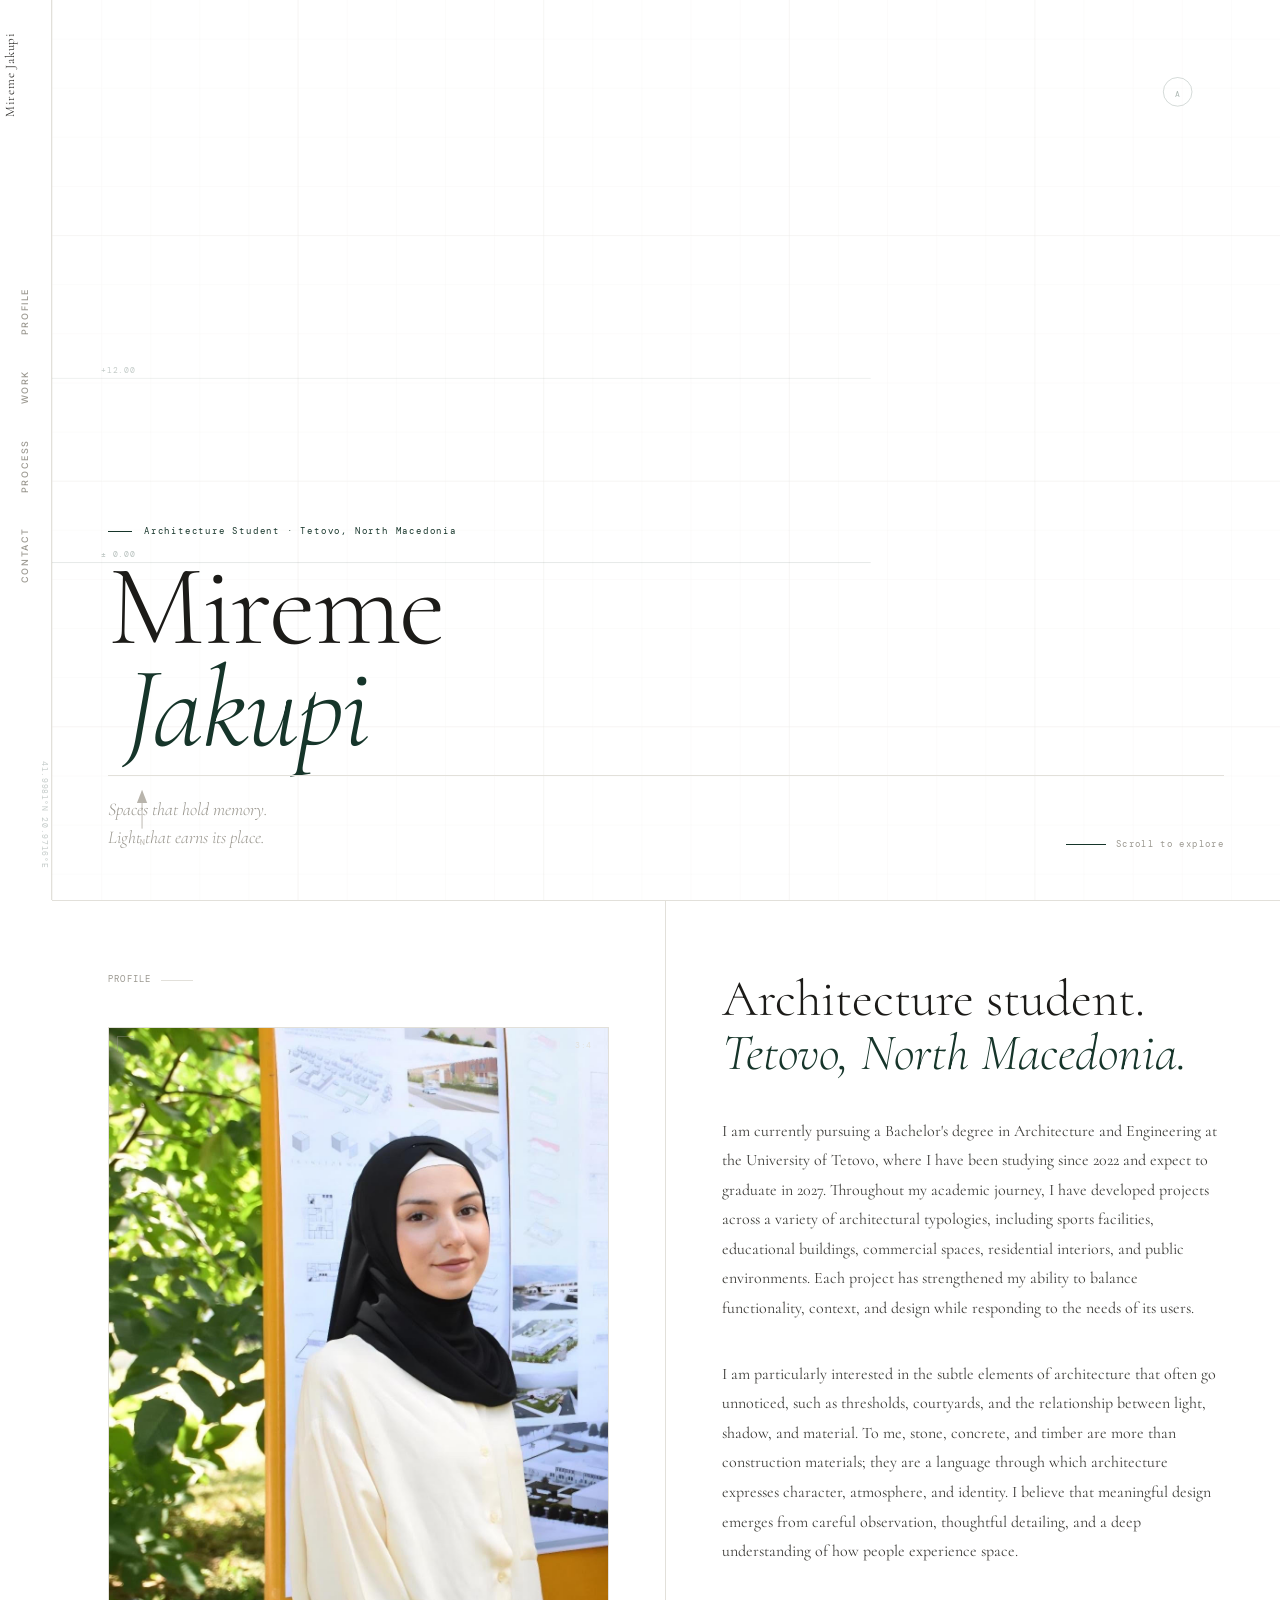
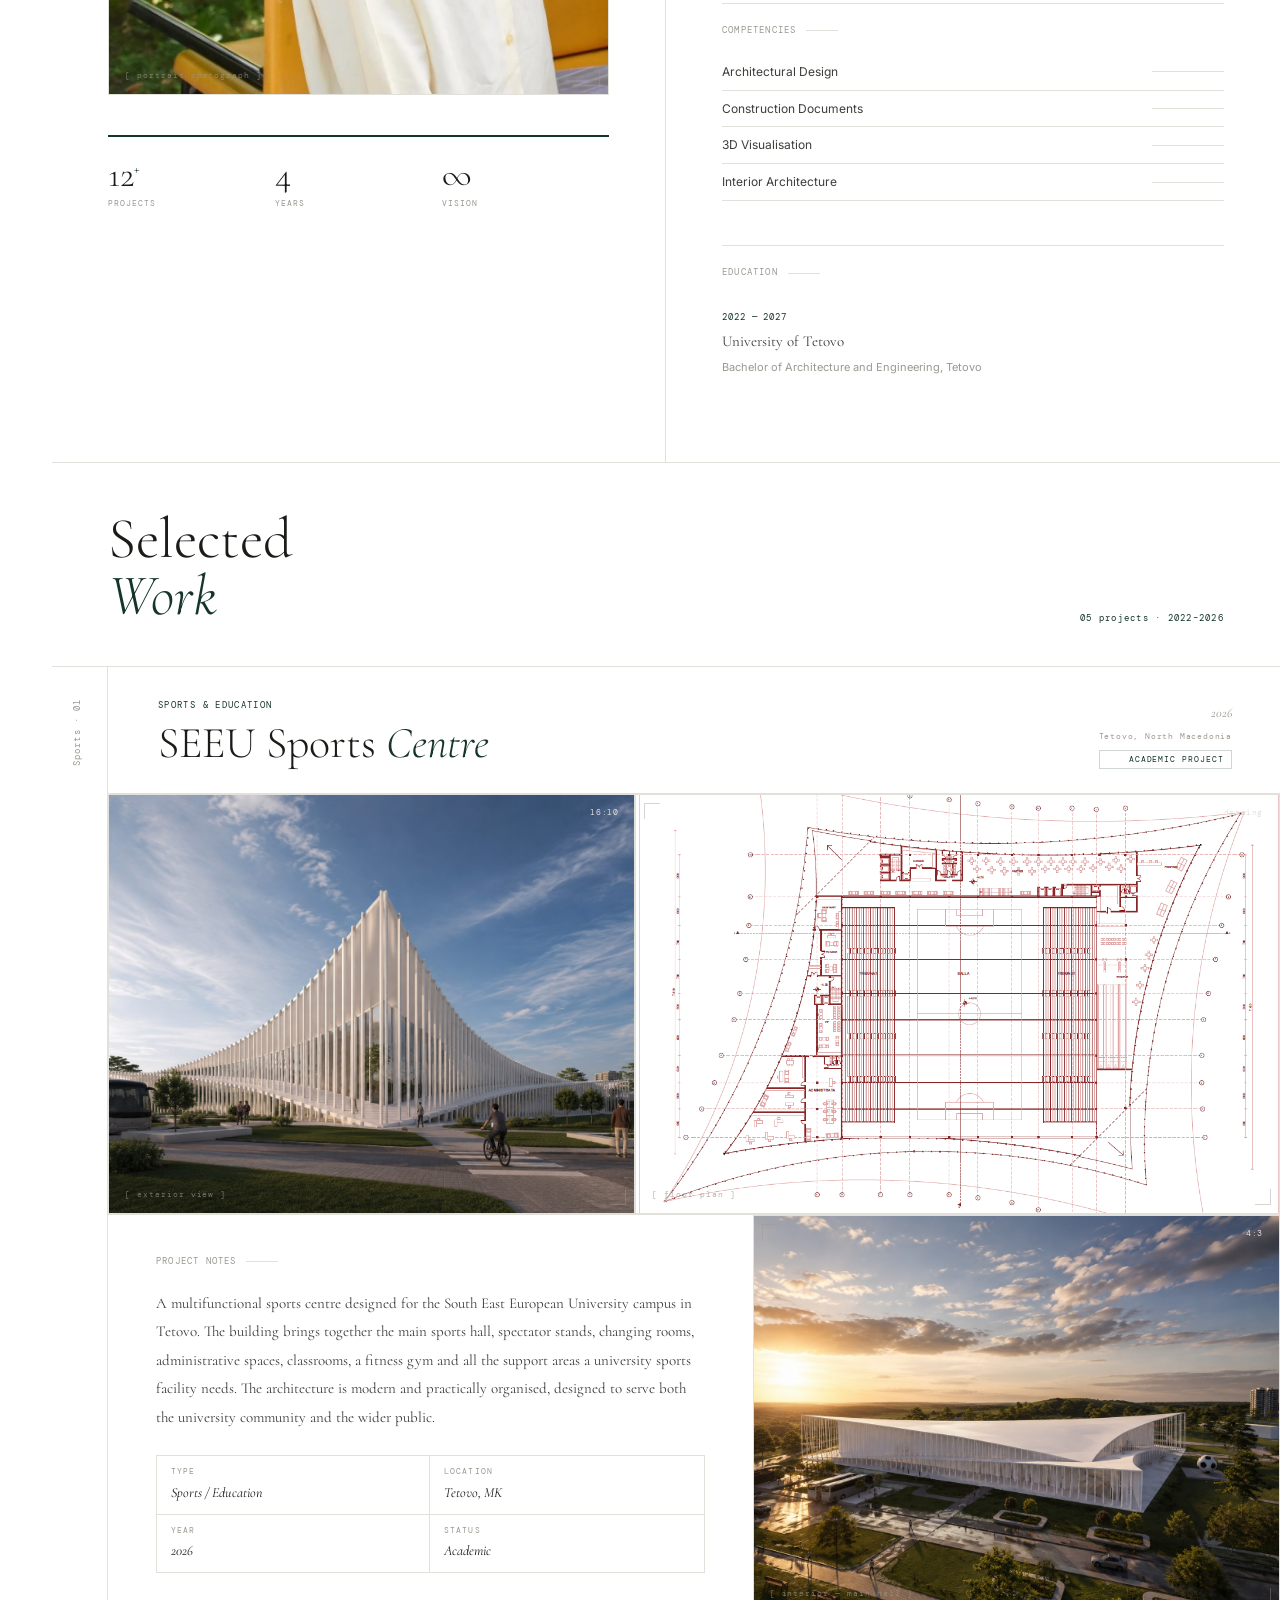
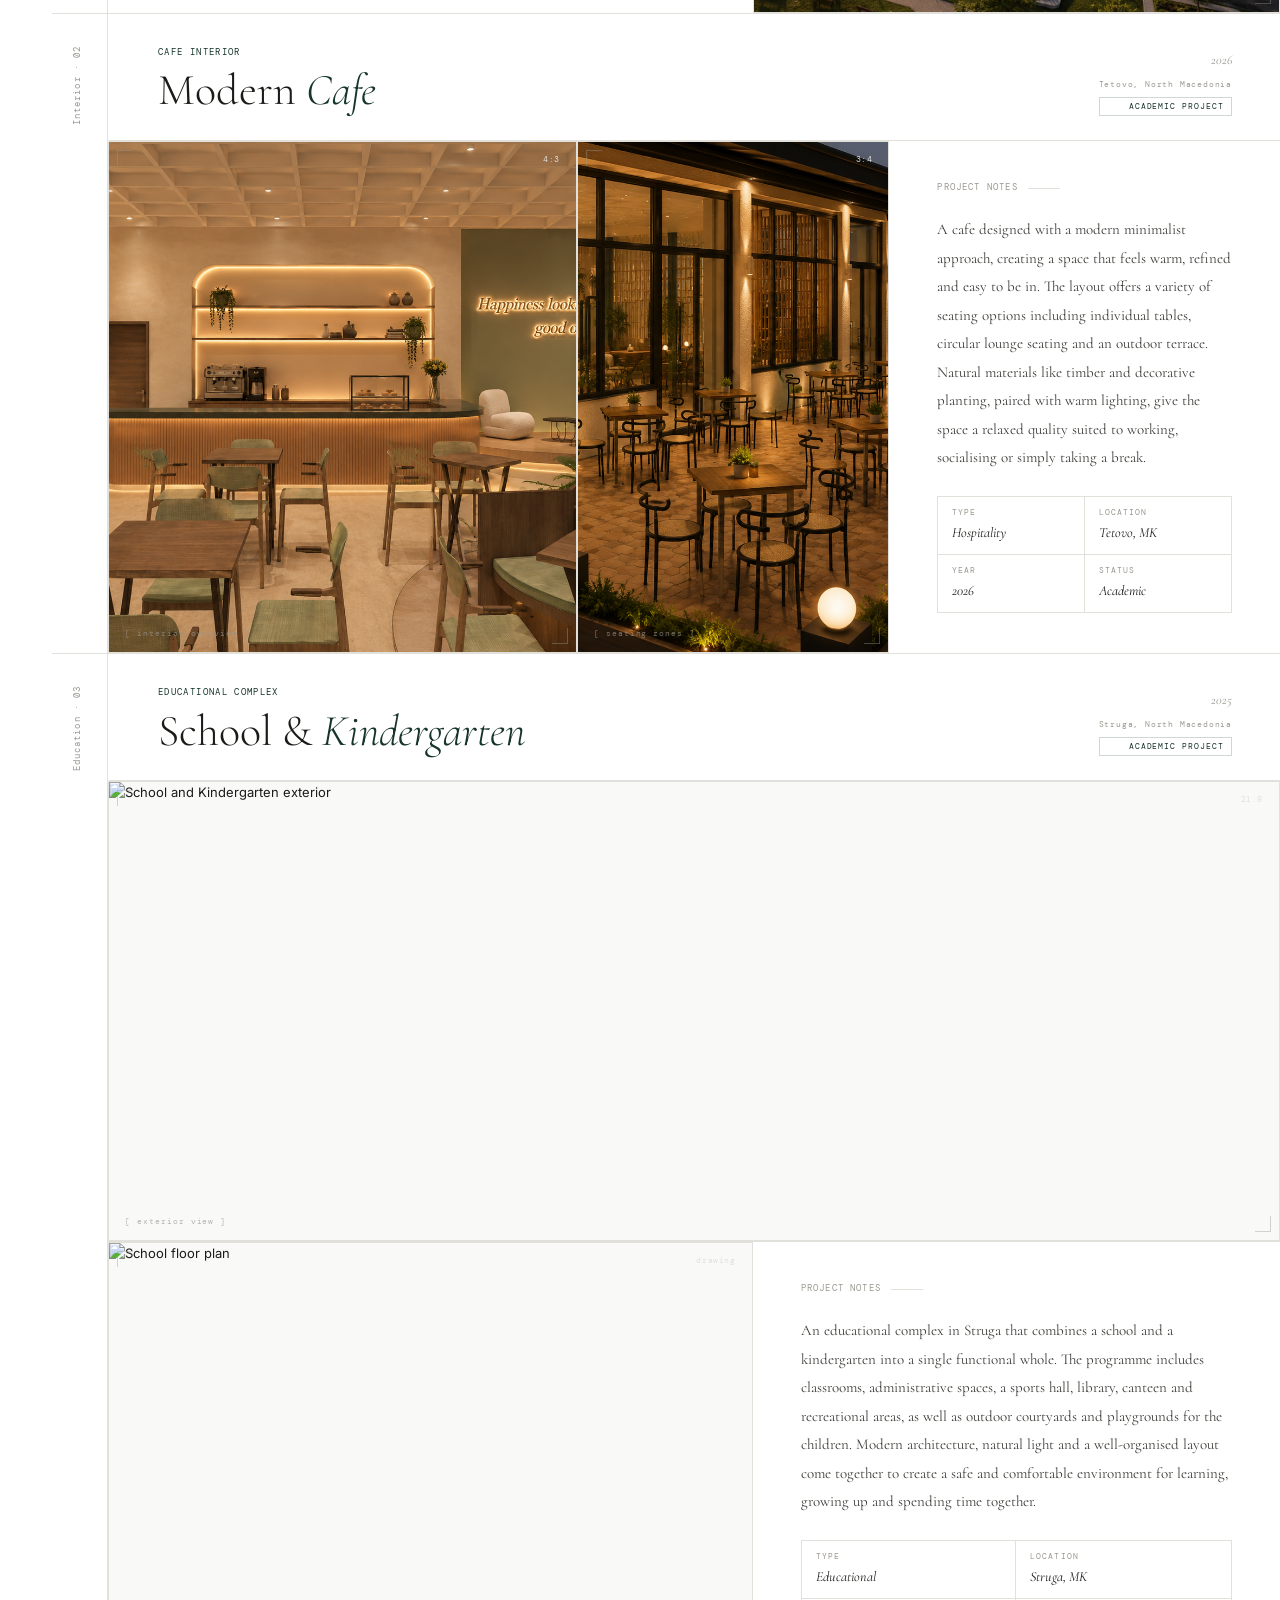
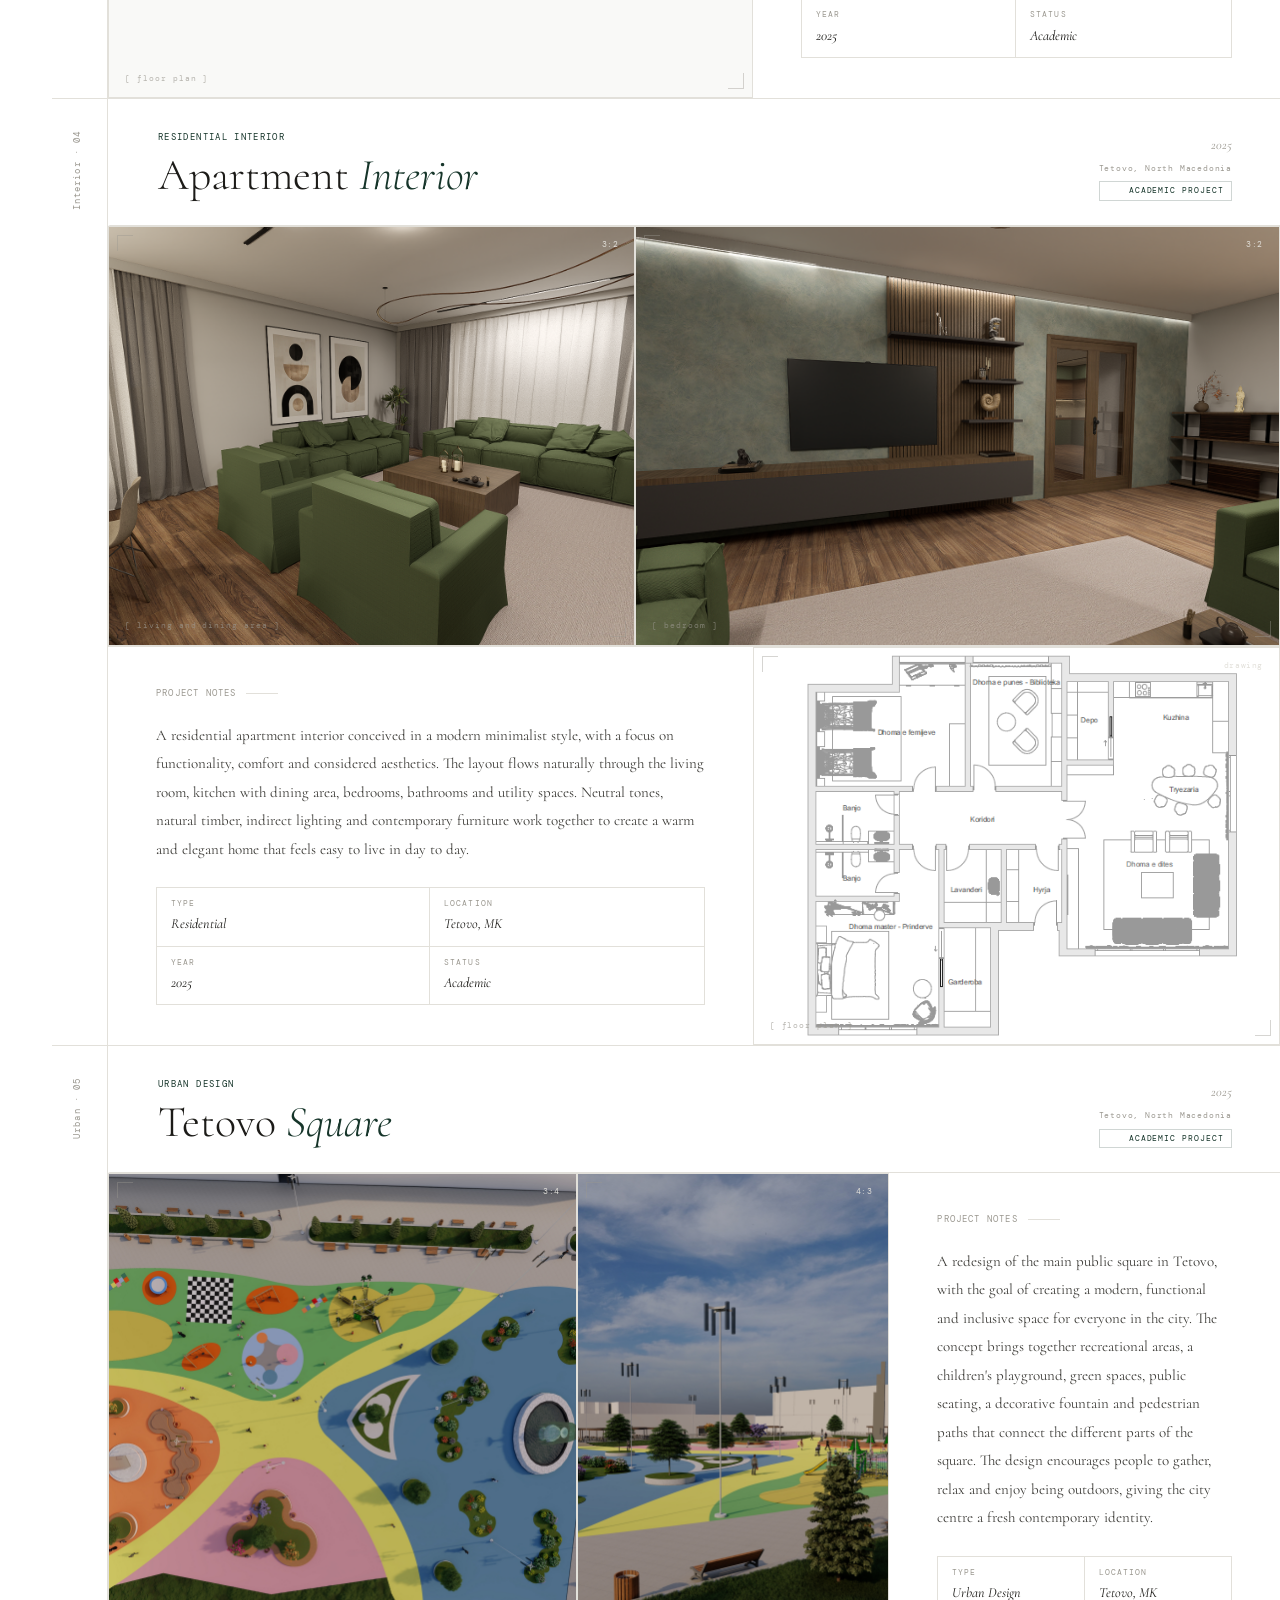
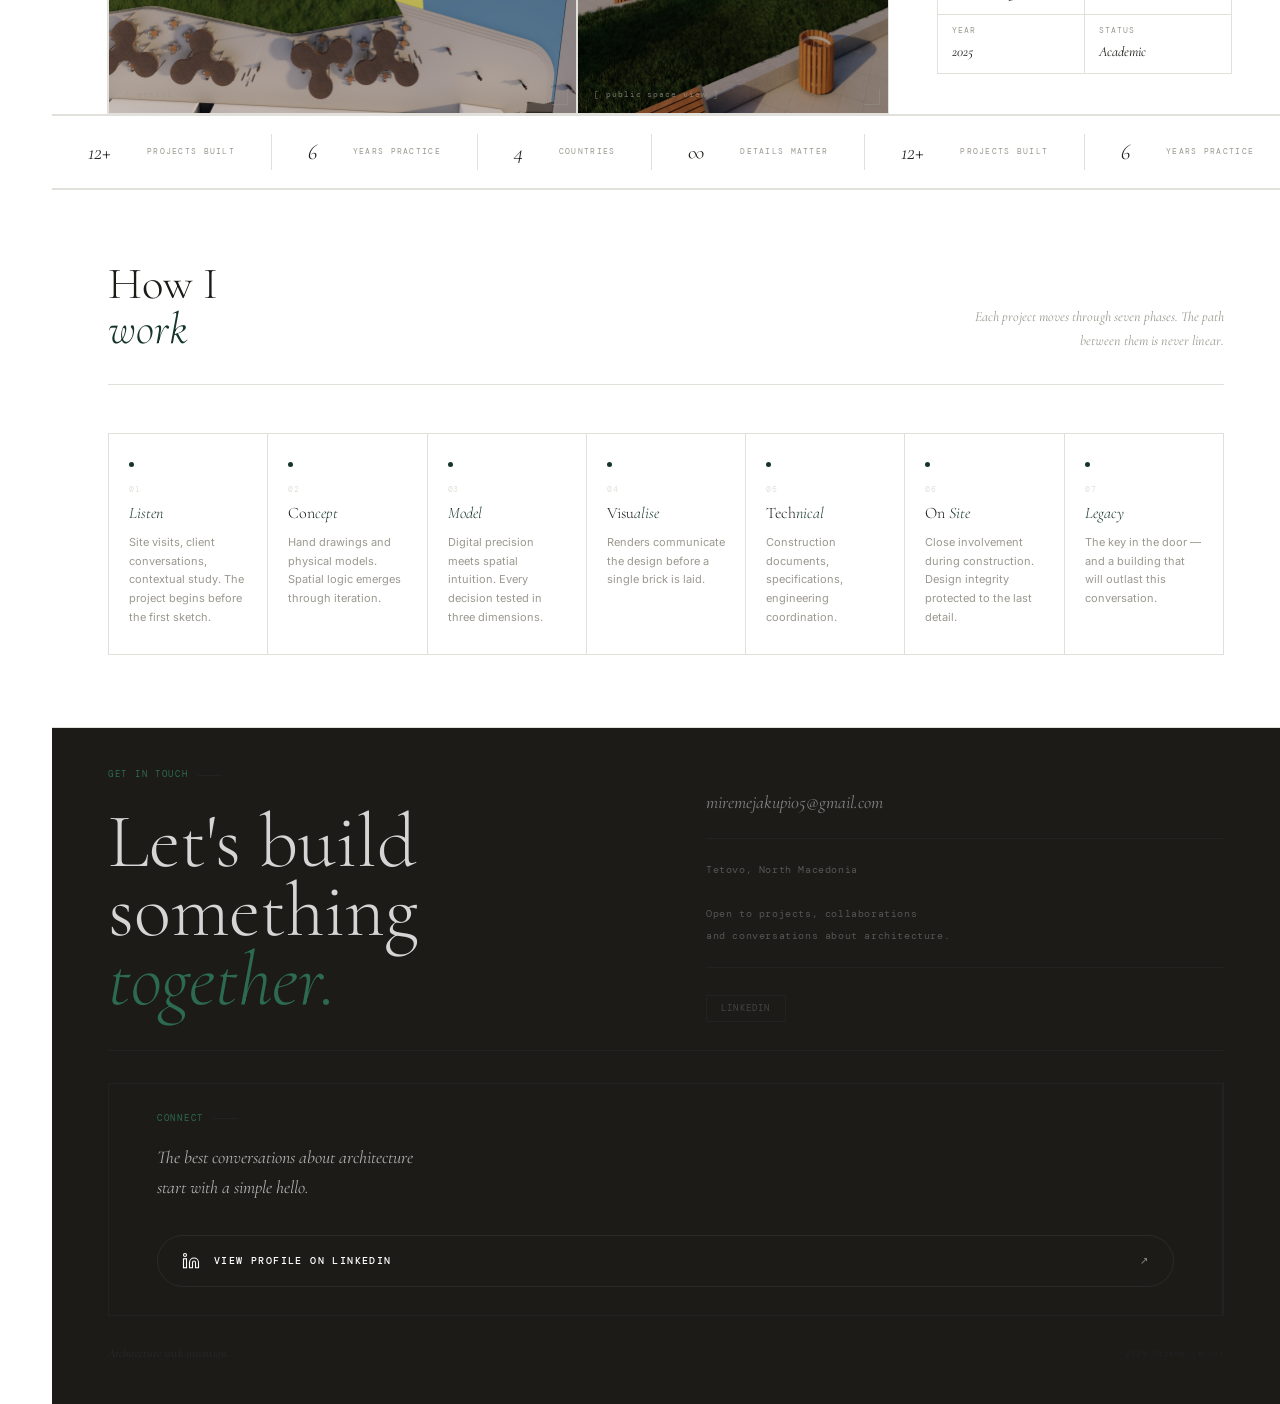
==== index.html @ 564fe169 "update commit" ====
<!DOCTYPE html>
<html lang="en">
<head>
<meta charset="UTF-8"/>
<meta name="viewport" content="width=device-width,initial-scale=1.0"/>
<title>Mireme Jakupi — Architecture</title>
<link rel="preconnect" href="https://fonts.googleapis.com"/>
<link rel="preconnect" href="https://fonts.gstatic.com" crossorigin/>
<link href="https://fonts.googleapis.com/css2?family=Cormorant:ital,wght@0,300;0,400;0,600;1,300;1,400;1,600&family=DM+Mono:ital,wght@0,300;0,400;1,300&family=Inter:wght@300;400;500&display=swap" rel="stylesheet"/>
<link rel="stylesheet" href="style.css"/>
</head>
<body>

<!-- ─── CURSOR ──────────────── -->
<canvas id="trail-canvas"></canvas>
<div id="cursor-crosshair"></div>
<div id="cursor-dot"></div>

<!-- ─── SIDEBAR NAV ────────── -->
<nav id="sidenav">
  <div class="sn-logo">Mireme Jakupi</div>
  <ul class="sn-links">
    <li><a href="#about" class="sn-link">Profile</a></li>
    <li><a href="#work" class="sn-link">Work</a></li>
    <li><a href="#process" class="sn-link">Process</a></li>
    <li><a href="#contact" class="sn-link">Contact</a></li>
  </ul>
  <div class="sn-coord">41.9981°N 20.9716°E</div>
</nav>

<!-- Mobile nav (shown only on small screens) -->
<nav id="mobile-nav">
  <div class="mn-logo">Mireme Jakupi</div>
  <ul class="mn-links">
    <li><a href="#about">About</a></li>
    <li><a href="#work">Work</a></li>
    <li><a href="#contact">Contact</a></li>
  </ul>
</nav>

<main>

<!-- ══════════════════════════════════════════
     HERO
══════════════════════════════════════════ -->
<section id="hero">
  <!-- Three.js wireframe massing model -->
  <canvas id="hero3d" style="position:absolute;inset:0;width:100%;height:100%;z-index:0;pointer-events:none;opacity:0;transition:opacity 1.2s ease;"></canvas>

  <!-- Minimal SVG annotation layer on top of 3D -->
  <div class="hero-drawing" aria-hidden="true">
    <svg viewBox="0 0 1200 900" preserveAspectRatio="xMidYMid slice"
         xmlns="http://www.w3.org/2000/svg">
      <defs>
        <pattern id="grid" x="0" y="0" width="48" height="48" patternUnits="userSpaceOnUse">
          <path d="M 48 0 L 0 0 0 48" fill="none" stroke="#E2E0DA" stroke-width="0.4"/>
        </pattern>
        <pattern id="grid-major" x="0" y="0" width="240" height="240" patternUnits="userSpaceOnUse">
          <path d="M 240 0 L 0 0 0 240" fill="none" stroke="#D5D2CC" stroke-width="0.7"/>
        </pattern>
      </defs>
      <rect width="1200" height="900" fill="url(#grid)" opacity="0.5"/>
      <rect width="1200" height="900" fill="url(#grid-major)" opacity="0.4"/>

      <!-- Green datum lines -->
      <line x1="0" y1="560" x2="1200" y2="560" stroke="#16352A" stroke-width="0.6"
            stroke-dasharray="6 5" opacity="0.18" class="draw-line-3"/>
      <text x="48" y="555" font-size="7.5" fill="#16352A" font-family="DM Mono"
            letter-spacing="0.1em" opacity="0.3">± 0.00</text>

      <line x1="0" y1="380" x2="1200" y2="380" stroke="#16352A" stroke-width="0.6"
            stroke-dasharray="6 5" opacity="0.12" class="draw-line-3"/>
      <text x="48" y="375" font-size="7.5" fill="#16352A" font-family="DM Mono"
            letter-spacing="0.1em" opacity="0.25">+12.00</text>

      <!-- North arrow — bottom left -->
      <line x1="88" y1="820" x2="88" y2="790" stroke="#B8B4AC" stroke-width="0.9" class="draw-line-3"/>
      <polygon points="88,782 83,795 93,795" fill="#B8B4AC"/>
      <text x="88" y="836" font-size="7.5" fill="#B8B4AC" font-family="DM Mono" text-anchor="middle">N</text>

      <!-- Minimal section circle — top right -->
      <circle cx="1100" cy="100" r="14" fill="none" stroke="#16352A" stroke-width="0.7" opacity="0.25" class="draw-line-3"/>
      <text x="1100" y="105" font-size="8" fill="#16352A" font-family="DM Mono"
            text-anchor="middle" letter-spacing="0.06em" opacity="0.35">A</text>
    </svg>
  </div>

  <div class="hero-content">
    <p class="hero-eyebrow">Architecture Student · Tetovo, North Macedonia</p>
    <h1 class="hero-name">
      Mireme<br>
      <em>Jakupi</em>
    </h1>
  </div>

  <div class="hero-bottom">
    <p class="hero-desc">
      Spaces that hold memory.<br>
      Light that earns its place.
    </p>
    <div class="hero-scroll">
      <div class="hero-scroll-line"></div>
      Scroll to explore
    </div>
  </div>
</section>

<!-- ══════════════════════════════════════════
     ABOUT
══════════════════════════════════════════ -->
<section id="about">
  <div class="about-left">
    <p class="rule-label sr">Profile</p>

    <div class="about-portrait img-ph sr d1">
      <img src="miremePortfolio/M.jpg" alt="Portrait of Mireme Jakupi"/>
      <span class="img-ph-label">[ portrait photograph ]</span>
      <span class="img-ph-dim">3:4</span>
      <div class="img-ph-corner-br"></div>
    </div>

    <div class="about-stats sr d2">
      <div class="stat-cell">
        <div class="stat-n">12<sup>+</sup></div>
        <div class="stat-l">Projects</div>
      </div>
      <div class="stat-cell">
        <div class="stat-n">4</div>
        <div class="stat-l">Years</div>
      </div>
      <div class="stat-cell">
        <div class="stat-n">∞</div>
        <div class="stat-l">Vision</div>
      </div>
    </div>
  </div><!-- /about-left -->

  <div class="about-right">
    <h2 class="about-name sr">
      Architecture student.<br>
      <em>Tetovo, North Macedonia.</em>
    </h2>
    <p class="about-bio sr d1">
      I am currently pursuing a Bachelor's degree in Architecture and Engineering at the University of Tetovo, where I have been studying since 2022 and expect to graduate in 2027. Throughout my academic journey, I have developed projects across a variety of architectural typologies, including sports facilities, educational buildings, commercial spaces, residential interiors, and public environments. Each project has strengthened my ability to balance functionality, context, and design while responding to the needs of its users.
    </p>
    <p class="about-bio sr d2">
      I am particularly interested in the subtle elements of architecture that often go unnoticed, such as thresholds, courtyards, and the relationship between light, shadow, and material. To me, stone, concrete, and timber are more than construction materials; they are a language through which architecture expresses character, atmosphere, and identity. I believe that meaningful design emerges from careful observation, thoughtful detailing, and a deep understanding of how people experience space.
    </p>

    <div class="skills sr d3">
      <p class="rule-label" style="margin-bottom:16px;">Competencies</p>
      <div class="skill-row">Architectural Design
        <div class="skill-bar"><div class="skill-fill" data-w="0.95"></div></div>
      </div>
      <div class="skill-row">Construction Documents
        <div class="skill-bar"><div class="skill-fill" data-w="0.9"></div></div>
      </div>
      <div class="skill-row">3D Visualisation
        <div class="skill-bar"><div class="skill-fill" data-w="0.85"></div></div>
      </div>
      <div class="skill-row">Interior Architecture
        <div class="skill-bar"><div class="skill-fill" data-w="0.8"></div></div>
      </div>
    </div>

    <div class="sr d4" style="border-top:1px solid var(--rule);padding-top:20px;margin-top:8px;">
      <p class="rule-label" style="margin-bottom:16px;">Education</p>
      <div class="skill-row" style="flex-direction:column;align-items:flex-start;gap:4px;padding:14px 0;border-bottom:none;">
        <span class="mono" style="color:var(--green)">2022 — 2027</span>
        <span style="font-family:var(--serif);font-size:15px;">University of Tetovo</span>
        <span style="font-size:11px;color:var(--dim);">Bachelor of Architecture and Engineering, Tetovo</span>
      </div>
    </div>
  </div><!-- /about-right -->
</section>

<!-- ══════════════════════════════════════════
     WORK
══════════════════════════════════════════ -->
<section id="work">
  <div class="work-header sr">
    <h2 class="work-h">Selected<br><em>Work</em></h2>
    <span class="work-count">05 projects · 2022–2026</span>
  </div>

  <!-- ── PROJECT 01 — Sports Centre ── -->
  <div class="project-entry">
    <div class="project-idx"><span>Sports · 01</span></div>
    <div class="project-body">
      <div class="project-strip sr">
        <div class="project-title-block">
          <p class="project-category">Sports &amp; Education</p>
          <h3 class="project-name">SEEU Sports <em>Centre</em></h3>
        </div>
        <div class="project-meta-block">
          <span class="project-year">2026</span>
          <span class="project-loc">Tetovo, North Macedonia</span>
          <span class="project-status">Academic Project</span>
        </div>
      </div>

      <div class="project-spread t-img-drawing">
        <div class="photo-cell sr-left">
          <div class="img-ph" style="min-height:420px;">
            <img src="../miremePortfolio/1 (1).jpeg" alt="SEEU Sports Centre exterior"/>
            <span class="img-ph-label">[ exterior view ]</span>
            <span class="img-ph-dim">16:10</span>
            <div class="img-ph-corner-br"></div>
          </div>
        </div>
        <div class="photo-cell sr-right">
          <div class="img-ph" style="min-height:420px;">
            <img src="../miremePortfolio/1 (5).png" alt="SEEU Sports Centre floor plan"/>
            <span class="img-ph-label">[ floor plan ]</span>
            <span class="img-ph-dim">drawing</span>
            <div class="img-ph-corner-br"></div>
          </div>
        </div>
      </div>

      <div class="project-spread t-drawing-img" style="border-top:1px solid var(--rule);">
        <div class="text-cell sr">
          <p class="rule-label" style="margin-bottom:20px;">Project Notes</p>
          <p class="project-desc">
            A multifunctional sports centre designed for the South East European
            University campus in Tetovo. The building brings together the main
            sports hall, spectator stands, changing rooms, administrative spaces,
            classrooms, a fitness gym and all the support areas a university
            sports facility needs. The architecture is modern and practically
            organised, designed to serve both the university community and
            the wider public.
          </p>
          <div class="project-data">
            <div class="pd-cell"><div class="pd-k">Type</div><div class="pd-v">Sports / Education</div></div>
            <div class="pd-cell"><div class="pd-k">Location</div><div class="pd-v">Tetovo, MK</div></div>
            <div class="pd-cell"><div class="pd-k">Year</div><div class="pd-v">2026</div></div>
            <div class="pd-cell"><div class="pd-k">Status</div><div class="pd-v">Academic</div></div>
          </div>
        </div>
        <div class="photo-cell sr-right d1">
          <div class="img-ph" style="min-height:360px;">
            <img src="../miremePortfolio/1 (3).jpeg" alt="SEEU Sports Centre interior"/>
            <span class="img-ph-label">[ interior — main hall ]</span>
            <span class="img-ph-dim">4:3</span>
            <div class="img-ph-corner-br"></div>
          </div>
        </div>
      </div>
    </div>
  </div>

  <!-- ── PROJECT 02 — Cafe ── -->
  <div class="project-entry">
    <div class="project-idx"><span>Interior · 02</span></div>
    <div class="project-body">
      <div class="project-strip sr">
        <div class="project-title-block">
          <p class="project-category">Cafe Interior</p>
          <h3 class="project-name">Modern <em>Cafe</em></h3>
        </div>
        <div class="project-meta-block">
          <span class="project-year">2026</span>
          <span class="project-loc">Tetovo, North Macedonia</span>
          <span class="project-status">Academic Project</span>
        </div>
      </div>
      <div class="project-spread t-three">
        <div class="photo-cell sr-left">
          <div class="img-ph" style="min-height:360px;">
            <img src="../miremePortfolio/2 (1).png" alt="Cafe interior view"/>
            <span class="img-ph-label">[ interior overview ]</span>
            <span class="img-ph-dim">4:3</span>
            <div class="img-ph-corner-br"></div>
          </div>
        </div>
        <div class="photo-cell sr d1">
          <div class="img-ph" style="min-height:360px;">
            <img src="../miremePortfolio/2 (3).png" alt="Cafe seating area"/>
            <span class="img-ph-label">[ seating zones ]</span>
            <span class="img-ph-dim">3:4</span>
            <div class="img-ph-corner-br"></div>
          </div>
        </div>
        <div class="text-cell sr d2">
          <p class="rule-label" style="margin-bottom:20px;">Project Notes</p>
          <p class="project-desc">
            A cafe designed with a modern minimalist approach, creating a space
            that feels warm, refined and easy to be in. The layout offers a
            variety of seating options including individual tables, circular
            lounge seating and an outdoor terrace. Natural materials like
            timber and decorative planting, paired with warm lighting, give
            the space a relaxed quality suited to working, socialising or
            simply taking a break.
          </p>
          <div class="project-data">
            <div class="pd-cell"><div class="pd-k">Type</div><div class="pd-v">Hospitality</div></div>
            <div class="pd-cell"><div class="pd-k">Location</div><div class="pd-v">Tetovo, MK</div></div>
            <div class="pd-cell"><div class="pd-k">Year</div><div class="pd-v">2026</div></div>
            <div class="pd-cell"><div class="pd-k">Status</div><div class="pd-v">Academic</div></div>
          </div>
        </div>
      </div>
    </div>
  </div>

  <!-- ── PROJECT 03 — School + Kindergarten ── -->
  <div class="project-entry">
    <div class="project-idx"><span>Education · 03</span></div>
    <div class="project-body">
      <div class="project-strip sr">
        <div class="project-title-block">
          <p class="project-category">Educational Complex</p>
          <h3 class="project-name">School &amp; <em>Kindergarten</em></h3>
        </div>
        <div class="project-meta-block">
          <span class="project-year">2025</span>
          <span class="project-loc">Struga, North Macedonia</span>
          <span class="project-status">Academic Project</span>
        </div>
      </div>

      <div class="project-spread t-full">
        <div class="photo-cell sr" style="border-right:none;">
          <div class="img-ph" style="min-height:460px;">
            <img src="../miremePortfolio/3 (1).jpg" alt="School and Kindergarten exterior"/>
            <span class="img-ph-label">[ exterior view ]</span>
            <span class="img-ph-dim">21:9</span>
            <div class="img-ph-corner-br"></div>
          </div>
        </div>
      </div>

      <div class="project-spread t-drawing-img" style="border-top:1px solid var(--rule);">
        <div class="photo-cell sr-left">
          <div class="img-ph" style="min-height:400px;">
            <img src="../miremePortfolio/3 (3).jpg" alt="School floor plan"/>
            <span class="img-ph-label">[ floor plan ]</span>
            <span class="img-ph-dim">drawing</span>
            <div class="img-ph-corner-br"></div>
          </div>
        </div>
        <div class="text-cell sr-right">
          <p class="rule-label" style="margin-bottom:20px;">Project Notes</p>
          <p class="project-desc">
            An educational complex in Struga that combines a school and a
            kindergarten into a single functional whole. The programme includes
            classrooms, administrative spaces, a sports hall, library, canteen
            and recreational areas, as well as outdoor courtyards and
            playgrounds for the children. Modern architecture, natural light
            and a well-organised layout come together to create a safe and
            comfortable environment for learning, growing up and spending
            time together.
          </p>
          <div class="project-data">
            <div class="pd-cell"><div class="pd-k">Type</div><div class="pd-v">Educational</div></div>
            <div class="pd-cell"><div class="pd-k">Location</div><div class="pd-v">Struga, MK</div></div>
            <div class="pd-cell"><div class="pd-k">Year</div><div class="pd-v">2025</div></div>
            <div class="pd-cell"><div class="pd-k">Status</div><div class="pd-v">Academic</div></div>
          </div>
        </div>
      </div>
    </div>
  </div>

  <!-- ── PROJECT 04 — Residential Interior ── -->
  <div class="project-entry">
    <div class="project-idx"><span>Interior · 04</span></div>
    <div class="project-body">
      <div class="project-strip sr">
        <div class="project-title-block">
          <p class="project-category">Residential Interior</p>
          <h3 class="project-name">Apartment <em>Interior</em></h3>
        </div>
        <div class="project-meta-block">
          <span class="project-year">2025</span>
          <span class="project-loc">Tetovo, North Macedonia</span>
          <span class="project-status">Academic Project</span>
        </div>
      </div>
      <div class="project-spread t-img-drawing">
        <div class="photo-cell sr-left">
          <div class="img-ph" style="min-height:420px;">
            <img src="../miremePortfolio/4 (1).png" alt="Apartment interior living area"/>
            <span class="img-ph-label">[ living and dining area ]</span>
            <span class="img-ph-dim">3:2</span>
            <div class="img-ph-corner-br"></div>
          </div>
        </div>
        <div class="photo-cell sr-right">
          <div class="img-ph" style="min-height:420px;">
            <img src="../miremePortfolio/4 (2).png" alt="Apartment interior bedroom"/>
            <span class="img-ph-label">[ bedroom ]</span>
            <span class="img-ph-dim">3:2</span>
            <div class="img-ph-corner-br"></div>
          </div>
        </div>
      </div>
      <div class="project-spread t-drawing-img" style="border-top:1px solid var(--rule);">
        <div class="text-cell sr">
          <p class="rule-label" style="margin-bottom:20px;">Project Notes</p>
          <p class="project-desc">
            A residential apartment interior conceived in a modern minimalist
            style, with a focus on functionality, comfort and considered
            aesthetics. The layout flows naturally through the living room,
            kitchen with dining area, bedrooms, bathrooms and utility spaces.
            Neutral tones, natural timber, indirect lighting and contemporary
            furniture work together to create a warm and elegant home that
            feels easy to live in day to day.
          </p>
          <div class="project-data">
            <div class="pd-cell"><div class="pd-k">Type</div><div class="pd-v">Residential</div></div>
            <div class="pd-cell"><div class="pd-k">Location</div><div class="pd-v">Tetovo, MK</div></div>
            <div class="pd-cell"><div class="pd-k">Year</div><div class="pd-v">2025</div></div>
            <div class="pd-cell"><div class="pd-k">Status</div><div class="pd-v">Academic</div></div>
          </div>
        </div>
        <div class="photo-cell sr-right d1">
          <div class="img-ph" style="min-height:360px;">
            <img src="../miremePortfolio/4 (6).png" alt="Apartment interior plan"/>
            <span class="img-ph-label">[ floor plan ]</span>
            <span class="img-ph-dim">drawing</span>
            <div class="img-ph-corner-br"></div>
          </div>
        </div>
      </div>
    </div>
  </div>

  <!-- ── PROJECT 05 — Tetovo Square ── -->
  <div class="project-entry">
    <div class="project-idx"><span>Urban · 05</span></div>
    <div class="project-body">
      <div class="project-strip sr">
        <div class="project-title-block">
          <p class="project-category">Urban Design</p>
          <h3 class="project-name">Tetovo <em>Square</em></h3>
        </div>
        <div class="project-meta-block">
          <span class="project-year">2025</span>
          <span class="project-loc">Tetovo, North Macedonia</span>
          <span class="project-status">Academic Project</span>
        </div>
      </div>
      <div class="project-spread t-three">
        <div class="photo-cell sr-left">
          <div class="img-ph" style="min-height:400px;">
            <img src="../miremePortfolio/5 (1).jpg" alt="Tetovo Square aerial view"/>
            <span class="img-ph-label">[ aerial view ]</span>
            <span class="img-ph-dim">3:4</span>
            <div class="img-ph-corner-br"></div>
          </div>
        </div>
        <div class="photo-cell sr d1">
          <div class="img-ph" style="min-height:400px;">
            <img src="../miremePortfolio/5 (3).jpg" alt="Tetovo Square public space"/>
            <span class="img-ph-label">[ public space view ]</span>
            <span class="img-ph-dim">4:3</span>
            <div class="img-ph-corner-br"></div>
          </div>
        </div>
        <div class="text-cell sr d2">
          <p class="rule-label" style="margin-bottom:20px;">Project Notes</p>
          <p class="project-desc">
            A redesign of the main public square in Tetovo, with the goal
            of creating a modern, functional and inclusive space for everyone
            in the city. The concept brings together recreational areas,
            a children's playground, green spaces, public seating, a
            decorative fountain and pedestrian paths that connect the
            different parts of the square. The design encourages people
            to gather, relax and enjoy being outdoors, giving the city
            centre a fresh contemporary identity.
          </p>
          <div class="project-data">
            <div class="pd-cell"><div class="pd-k">Type</div><div class="pd-v">Urban Design</div></div>
            <div class="pd-cell"><div class="pd-k">Location</div><div class="pd-v">Tetovo, MK</div></div>
            <div class="pd-cell"><div class="pd-k">Year</div><div class="pd-v">2025</div></div>
            <div class="pd-cell"><div class="pd-k">Status</div><div class="pd-v">Academic</div></div>
          </div>
        </div>
      </div>
    </div>
  </div>
</section>

<!-- Marquee -->
<div class="mq-wrap">
  <div class="mq-track">
    <div class="mq-item"><span class="mq-n">12+</span><span class="mq-l">Projects Built</span></div>
    <div class="mq-item"><span class="mq-n">6</span><span class="mq-l">Years Practice</span></div>
    <div class="mq-item"><span class="mq-n">4</span><span class="mq-l">Countries</span></div>
    <div class="mq-item"><span class="mq-n">∞</span><span class="mq-l">Details Matter</span></div>
    <div class="mq-item"><span class="mq-n">12+</span><span class="mq-l">Projects Built</span></div>
    <div class="mq-item"><span class="mq-n">6</span><span class="mq-l">Years Practice</span></div>
    <div class="mq-item"><span class="mq-n">4</span><span class="mq-l">Countries</span></div>
    <div class="mq-item"><span class="mq-n">∞</span><span class="mq-l">Details Matter</span></div>
  </div>
</div>

<!-- ══════════════════════════════════════════
     PROCESS
══════════════════════════════════════════ -->
<section id="process">
  <div class="process-top sr">
    <h2 class="process-h">How I<br><em>work</em></h2>
    <p class="process-note">Each project moves through seven phases. The path between them is never linear.</p>
  </div>
  <div class="process-steps sr d1">
    <div class="p-step"><div class="p-dot"></div><div class="p-idx">01</div><h3 class="p-name"><em>Listen</em></h3><p class="p-desc">Site visits, client conversations, contextual study. The project begins before the first sketch.</p></div>
    <div class="p-step"><div class="p-dot"></div><div class="p-idx">02</div><h3 class="p-name">Con<em>cept</em></h3><p class="p-desc">Hand drawings and physical models. Spatial logic emerges through iteration.</p></div>
    <div class="p-step"><div class="p-dot"></div><div class="p-idx">03</div><h3 class="p-name"><em>Model</em></h3><p class="p-desc">Digital precision meets spatial intuition. Every decision tested in three dimensions.</p></div>
    <div class="p-step"><div class="p-dot"></div><div class="p-idx">04</div><h3 class="p-name">Visu<em>alise</em></h3><p class="p-desc">Renders communicate the design before a single brick is laid.</p></div>
    <div class="p-step"><div class="p-dot"></div><div class="p-idx">05</div><h3 class="p-name">Tech<em>nical</em></h3><p class="p-desc">Construction documents, specifications, engineering coordination.</p></div>
    <div class="p-step"><div class="p-dot"></div><div class="p-idx">06</div><h3 class="p-name">On <em>Site</em></h3><p class="p-desc">Close involvement during construction. Design integrity protected to the last detail.</p></div>
    <div class="p-step"><div class="p-dot"></div><div class="p-idx">07</div><h3 class="p-name"><em>Legacy</em></h3><p class="p-desc">The key in the door — and a building that will outlast this conversation.</p></div>
  </div>
</section>

<!-- ══════════════════════════════════════════
     CONTACT
══════════════════════════════════════════ -->
<section id="contact">
  <div class="contact-inner">
    <div class="c-top">
      <div class="sr">
        <p class="c-label">Get in Touch</p>
        <h2 class="c-h">Let's build<br>something<br><em>together.</em></h2>
      </div>
      <div class="sr d1">
        <a href="mailto:miremejakupi05@gmail.com" class="c-email">miremejakupi05@gmail.com</a>
        <p class="c-detail">Tetovo, North Macedonia<br><br>Open to projects, collaborations<br>and conversations about architecture.</p>
        <ul class="c-socials">
          <li><a href="https://mk.linkedin.com/in/mireme-jakupi-ba372a298" target="_blank" rel="noopener">LinkedIn</a></li>
        </ul>
      </div>
    </div>

    <!-- LinkedIn CTA block -->
    <div class="c-linkedin-wrap sr d2">
      <div class="c-linkedin-inner">
        <div class="c-linkedin-text">
          <p class="c-label" style="margin-bottom:16px;">Connect</p>
          <p style="font-family:var(--serif);font-size:18px;font-style:italic;color:rgba(255,255,255,0.65);line-height:1.7;margin-bottom:32px;">
            The best conversations about architecture<br>
            start with a simple hello.
          </p>
          <a href="https://mk.linkedin.com/in/mireme-jakupi-ba372a298"
             target="_blank" rel="noopener"
             class="c-linkedin-btn">
            <svg width="18" height="18" viewBox="0 0 24 24" fill="none" xmlns="http://www.w3.org/2000/svg" style="flex-shrink:0;">
              <path d="M16 8a6 6 0 0 1 6 6v7h-4v-7a2 2 0 0 0-2-2 2 2 0 0 0-2 2v7h-4v-7a6 6 0 0 1 6-6z" stroke="currentColor" stroke-width="1.5" fill="none"/>
              <rect x="2" y="9" width="4" height="12" stroke="currentColor" stroke-width="1.5" fill="none"/>
              <circle cx="4" cy="4" r="2" stroke="currentColor" stroke-width="1.5" fill="none"/>
            </svg>
            View Profile on LinkedIn
            <span style="margin-left:auto;opacity:0.5;">↗</span>
          </a>
        </div>
      </div>
    </div>

    <div class="c-bottom sr d3">
      <span class="c-tagline">Architecture with intention.</span>
      <span class="c-copy">2026 Mireme Jakupi</span>
    </div>
  </div>
</section>

</main>

<script src="script.js"></script>
</body>
</html>
---- style.css ----
/* ═══════════════════════════
   TOKENS
═══════════════════════════ */
:root {
  --white:   #FFFFFF;
  --paper:   #F9F9F7;
  --ink:     #1C1B18;
  --ink2:    #3E3D39;
  --dim:     #9B9890;
  --rule:    #E2E0DA;
  --green:   #16352A;
  --green-l: #2D6B50;
  --mono:    'DM Mono', monospace;
  --serif:   'Cormorant', Georgia, serif;
  --sans:    'Inter', system-ui, sans-serif;
  --ease:    cubic-bezier(0.22, 1, 0.36, 1);
  --ease2:   cubic-bezier(0.16, 1, 0.3, 1);
}

*,*::before,*::after { box-sizing:border-box; margin:0; padding:0; }
html { scroll-behavior:smooth; }
body {
  background: var(--white);
  color: var(--ink);
  font-family: var(--sans);
  font-size: 13px;
  line-height: 1.65;
  overflow-x: hidden;
  cursor: none;
}
a { color:inherit; text-decoration:none; }
button { cursor:none; border:none; background:none; font-family:inherit; }
img { display:block; width:100%; height:100%; object-fit:cover; }

/* Text selection — dark forest green */
::selection { background: var(--green); color: #B8D4C8; }
::-moz-selection { background: var(--green); color: #B8D4C8; }

/* ═══════════════════════════
   CURSOR — drafting crosshair + pencil trail
═══════════════════════════ */
#cursor-crosshair {
  position: fixed;
  pointer-events: none;
  z-index: 9999;
  transform: translate(-50%, -50%);
  width: 24px; height: 24px;
}
#cursor-crosshair::before,
#cursor-crosshair::after {
  content: '';
  position: absolute;
  background: var(--green);
  transition: transform 0.15s var(--ease);
}
/* horizontal line */
#cursor-crosshair::before {
  width: 100%; height: 1px;
  top: 50%; left: 0;
  transform: translateY(-50%);
}
/* vertical line */
#cursor-crosshair::after {
  width: 1px; height: 100%;
  left: 50%; top: 0;
  transform: translateX(-50%);
}
/* center dot */
#cursor-dot {
  position: fixed;
  width: 3px; height: 3px;
  background: var(--green);
  border-radius: 50%;
  pointer-events: none;
  z-index: 10000;
  transform: translate(-50%, -50%);
}
/* hover state — enlarge crosshair */
body.hov #cursor-crosshair { width: 40px; height: 40px; }
body.hov #cursor-dot { background: var(--green-l); }

/* Trail canvas sits behind everything */
#trail-canvas {
  position: fixed;
  inset: 0;
  pointer-events: none;
  z-index: 9990;
}

/* ═══════════════════════════
   VERTICAL SIDEBAR NAV
═══════════════════════════ */
#sidenav {
  position: fixed;
  left: 0; top: 0; bottom: 0;
  width: 52px;
  z-index: 500;
  display: flex;
  flex-direction: column;
  justify-content: space-between;
  padding: 32px 0;
  border-right: 1px solid var(--rule);
  background: var(--white);
}
.sn-logo {
  writing-mode: vertical-rl;
  transform: rotate(180deg);
  font-family: var(--serif);
  font-size: 13px;
  font-weight: 300;
  letter-spacing: 0.06em;
  color: var(--ink);
  padding: 0 0 0 16px;
  white-space: nowrap;
}
.sn-links {
  display: flex;
  flex-direction: column;
  align-items: center;
  gap: 28px;
  list-style: none;
}
.sn-links a {
  writing-mode: vertical-rl;
  transform: rotate(180deg);
  font-size: 9px;
  font-weight: 500;
  letter-spacing: 0.18em;
  text-transform: uppercase;
  color: var(--dim);
  transition: color 0.2s;
  white-space: nowrap;
}
.sn-links a:hover,
.sn-links a.active { color: var(--green); }
.sn-links a.active::before {
  content: '—';
  display: block;
  text-align: center;
  margin-bottom: 4px;
  transform: rotate(90deg);
  color: var(--green);
}
.sn-coord {
  writing-mode: vertical-rl;
  font-family: var(--mono);
  font-size: 8px;
  color: var(--rule);
  letter-spacing: 0.08em;
  padding: 0 0 0 20px;
  white-space: nowrap;
}

/* ═══════════════════════════
   MAIN CONTENT OFFSET
═══════════════════════════ */
main { margin-left: 52px; }

/* ═══════════════════════════
   SHARED UTILITIES
═══════════════════════════ */
.mono {
  font-family: var(--mono);
  font-size: 9px;
  letter-spacing: 0.1em;
  color: var(--dim);
}
.rule-label {
  font-family: var(--mono);
  font-size: 8.5px;
  letter-spacing: 0.14em;
  text-transform: uppercase;
  color: var(--dim);
  display: flex;
  align-items: center;
  gap: 10px;
}
.rule-label::after { content:''; flex:1; max-width:32px; height:1px; background:var(--rule); }

/* scroll reveal */
.sr {
  opacity: 0;
  transform: translateY(20px);
  transition: opacity 0.9s var(--ease), transform 0.9s var(--ease);
}
.sr.on { opacity:1; transform:translateY(0); }
.sr-left {
  opacity: 0;
  transform: translateX(-24px);
  transition: opacity 0.9s var(--ease), transform 0.9s var(--ease);
}
.sr-left.on { opacity:1; transform:translateX(0); }
.sr-right {
  opacity: 0;
  transform: translateX(24px);
  transition: opacity 0.9s var(--ease), transform 0.9s var(--ease);
}
.sr-right.on { opacity:1; transform:translateX(0); }
.d1{transition-delay:0.08s} .d2{transition-delay:0.16s}
.d3{transition-delay:0.24s} .d4{transition-delay:0.32s}
.d5{transition-delay:0.40s}

/* ═══════════════════════════
   IMAGE PLACEHOLDER
═══════════════════════════ */
.img-ph {
  background: var(--paper);
  border: 1px solid var(--rule);
  position: relative;
  overflow: hidden;
  display: flex;
  align-items: center;
  justify-content: center;
}
.img-ph img { position:absolute; inset:0; width:100%; height:100%; object-fit:cover; }
.img-ph-label {
  position: absolute;
  bottom: 12px; left: 16px;
  font-family: var(--mono);
  font-size: 8px;
  letter-spacing: 0.12em;
  color: var(--dim);
  z-index: 2;
  opacity: 0.7;
}
.img-ph-dim {
  position: absolute;
  top: 12px; right: 16px;
  font-family: var(--mono);
  font-size: 7.5px;
  color: var(--rule);
  z-index: 2;
  letter-spacing: 0.08em;
}
/* corner ticks */
.img-ph::after {
  content: '';
  position: absolute;
  top: 8px; left: 8px;
  width: 16px; height: 16px;
  border-top: 1px solid var(--dim);
  border-left: 1px solid var(--dim);
  z-index: 2;
  opacity: 0.4;
}
.img-ph-corner-br {
  position: absolute;
  bottom: 8px; right: 8px;
  width: 16px; height: 16px;
  border-bottom: 1px solid var(--dim);
  border-right: 1px solid var(--dim);
  z-index: 2;
  opacity: 0.4;
}
/* hover zoom */
.img-ph img { transition: transform 0.7s var(--ease2); }
.img-ph:hover img { transform: scale(1.04); }

/* ═══════════════════════════
   SECTION 0 — HERO
═══════════════════════════ */
#hero {
  min-height: 100vh;
  display: grid;
  grid-template-rows: 1fr auto;
  padding: 0 56px 48px;
  position: relative;
  overflow: hidden;
}
.hero-drawing {
  position: absolute;
  inset: 0;
  z-index: 0;
  pointer-events: none;
}
.hero-drawing svg {
  width: 100%; height: 100%;
  opacity: 0;
  animation: svgFadeIn 0.8s var(--ease) 0.1s forwards;
}
@keyframes svgFadeIn { to { opacity: 1; } }

/* SVG line draw animation */
.draw-line {
  stroke-dasharray: 2000;
  stroke-dashoffset: 2000;
  animation: drawLine 3s var(--ease) 0.6s forwards;
}
.draw-line-2 {
  stroke-dasharray: 1500;
  stroke-dashoffset: 1500;
  animation: drawLine 2.5s var(--ease) 1s forwards;
}
.draw-line-3 {
  stroke-dasharray: 800;
  stroke-dashoffset: 800;
  animation: drawLine 2s var(--ease) 1.4s forwards;
}
@keyframes drawLine { to { stroke-dashoffset: 0; } }

.hero-content {
  position: relative;
  z-index: 2;
  display: flex;
  flex-direction: column;
  justify-content: flex-end;
  padding-bottom: 16px;
}
.hero-eyebrow {
  font-family: var(--mono);
  font-size: 9px;
  letter-spacing: 0.2em;
  color: var(--green);
  margin-bottom: 18px;
  opacity: 0;
  animation: fadeUp 0.8s var(--ease) 0.2s forwards;
  display: flex; align-items: center; gap: 12px;
}
.hero-eyebrow::before { content:''; width: 24px; height: 1px; background: var(--green); }

.hero-name {
  font-family: var(--serif);
  font-size: clamp(58px, 9vw, 136px);
  font-weight: 300;
  line-height: 0.88;
  letter-spacing: -0.02em;
  color: var(--ink);
  opacity: 0;
  animation: fadeUp 1.1s var(--ease) 0.35s forwards;
}
.hero-name em { font-style: italic; color: var(--green); display: block; padding-left: 0.15em; }

.hero-bottom {
  position: relative;
  z-index: 2;
  display: flex;
  justify-content: space-between;
  align-items: flex-end;
  border-top: 1px solid var(--rule);
  padding-top: 20px;
  opacity: 0;
  animation: fadeUp 0.8s var(--ease) 0.5s forwards;
}
.hero-desc {
  font-family: var(--serif);
  font-size: 18px;
  font-style: italic;
  font-weight: 300;
  color: var(--dim);
  line-height: 1.55;
  max-width: 340px;
}
.hero-scroll {
  font-family: var(--mono);
  font-size: 8.5px;
  letter-spacing: 0.16em;
  color: var(--dim);
  display: flex; align-items: center; gap: 10px;
}
.hero-scroll-line {
  width: 40px; height: 1px;
  background: var(--green);
  transform-origin: left;
  animation: scaleIn 1s var(--ease) 0.7s both;
}
@keyframes scaleIn { from{transform:scaleX(0)} to{transform:scaleX(1)} }

/* ═══════════════════════════
   SECTION 1 — ABOUT
═══════════════════════════ */
#about {
  border-top: 1px solid var(--rule);
  display: grid;
  grid-template-columns: 1fr 1fr;
}
.about-left {
  padding: 72px 56px;
  border-right: 1px solid var(--rule);
  display: flex;
  flex-direction: column;
  gap: 40px;
}
.about-right {
  padding: 72px 56px;
  display: flex;
  flex-direction: column;
  gap: 36px;
}
.about-portrait {
  aspect-ratio: 3/4;
}
.about-stats {
  display: grid;
  grid-template-columns: repeat(3,1fr);
  border-top: 2px solid var(--ink);
  padding-top: 20px;
}
.stat-cell { padding-right: 12px; }
.stat-n {
  font-family: var(--serif);
  font-size: 36px;
  font-weight: 300;
  line-height: 1;
}
.stat-n sup { font-size: 14px; color: var(--green); }
.stat-l {
  font-family: var(--mono);
  font-size: 8px;
  letter-spacing: 0.12em;
  color: var(--dim);
  margin-top: 4px;
  text-transform: uppercase;
}
.about-name {
  font-family: var(--serif);
  font-size: clamp(32px, 4vw, 52px);
  font-weight: 300;
  line-height: 1.05;
}
.about-name em { font-style: italic; color: var(--green); }
.about-bio {
  font-family: var(--serif);
  font-size: 16px;
  line-height: 1.85;
  color: var(--ink2);
}
/* Elevation drawing */
.elevation-block {
  background: var(--paper);
  padding: 24px;
  border: 1px solid var(--rule);
}
.elevation-block svg { width:100%; display:block; }
.elev-foot {
  margin-top: 10px;
  display: flex; justify-content: space-between;
  font-family: var(--mono);
  font-size: 7.5px;
  letter-spacing: 0.1em;
  color: var(--dim);
}
/* Skills */
.skills { border-top: 1px solid var(--rule); padding-top: 20px; }
.skill-row {
  display: flex; justify-content: space-between; align-items: center;
  padding: 8px 0; border-bottom: 1px solid var(--rule);
  font-size: 12px; color: var(--ink2);
}
.skill-bar { width: 72px; height: 1px; background: var(--rule); position:relative; }
.skill-fill {
  position:absolute; top:0; left:0; height:1px;
  background: var(--ink);
  transform: scaleX(0); transform-origin: left;
  transition: transform 1.4s var(--ease);
}

/* ═══════════════════════════
   SECTION 2 — WORK
═══════════════════════════ */
#work { border-top: 1px solid var(--rule); }
.work-header {
  padding: 48px 56px 40px;
  border-bottom: 1px solid var(--rule);
  display: flex;
  justify-content: space-between;
  align-items: flex-end;
}
.work-h {
  font-family: var(--serif);
  font-size: clamp(32px, 4.5vw, 58px);
  font-weight: 300;
  line-height: 1.0;
}
.work-h em { font-style: italic; color: var(--green); }
.work-count {
  font-family: var(--mono);
  font-size: 9px;
  letter-spacing: 0.14em;
  color: var(--dim);
}

/* Project entry */
.project-entry {
  border-bottom: 1px solid var(--rule);
  display: grid;
  grid-template-columns: 56px 1fr;
}
/* index tab */
.project-idx {
  border-right: 1px solid var(--rule);
  display: flex;
  align-items: flex-start;
  padding: 32px 0 0 18px;
}
.project-idx span {
  font-family: var(--mono);
  font-size: 9px;
  letter-spacing: 0.12em;
  color: var(--dim);
  writing-mode: vertical-rl;
  transform: rotate(180deg);
}
.project-body { }

/* Top strip: title + meta */
.project-strip {
  padding: 32px 48px 24px;
  display: flex;
  justify-content: space-between;
  align-items: flex-start;
  border-bottom: 1px solid var(--rule);
  cursor: none;
  transition: background 0.3s;
  border-left: 2px solid transparent;
  transition: background 0.3s, border-color 0.3s;
}
.project-entry:hover .project-strip {
  background: var(--paper);
  border-left-color: var(--green);
}
.project-title-block { }
.project-category {
  font-family: var(--mono);
  font-size: 8.5px;
  letter-spacing: 0.16em;
  color: var(--green);
  margin-bottom: 8px;
  text-transform: uppercase;
}
.project-name {
  font-family: var(--serif);
  font-size: clamp(26px, 3.5vw, 44px);
  font-weight: 300;
  line-height: 1.0;
}
.project-name em { font-style: italic; color: var(--green); }
.project-meta-block {
  text-align: right;
  display: flex;
  flex-direction: column;
  gap: 6px;
  padding-top: 4px;
}
.project-year {
  font-family: var(--serif);
  font-size: 13px;
  font-style: italic;
  color: var(--dim);
}
.project-loc {
  font-family: var(--mono);
  font-size: 8px;
  letter-spacing: 0.1em;
  color: var(--dim);
}
.project-status {
  font-family: var(--mono);
  font-size: 8px;
  color: var(--green);
  letter-spacing: 0.12em;
  text-transform: uppercase;
  border: 1px solid rgba(22,53,42,0.2);
  padding: 2px 7px;
  transition: background 0.2s, color 0.2s;
}
.project-entry:hover .project-status {
  background: var(--green);
  color: var(--white);
}
.project-entry:hover .project-category { color: var(--green-l); }

/* Drawing + image layout */
.project-spread {
  display: grid;
}
.project-spread.t-drawing-img { grid-template-columns: 1.1fr 0.9fr; }
.project-spread.t-img-drawing { grid-template-columns: 0.9fr 1.1fr; }
.project-spread.t-three       { grid-template-columns: 1.2fr 0.8fr 1fr; }
.project-spread.t-full        { grid-template-columns: 1fr; }

.spread-cell {
  border-right: 1px solid var(--rule);
  position: relative;
  overflow: hidden;
}
.spread-cell:last-child { border-right: none; }

/* drawing cell */
.drawing-cell {
  padding: 40px 48px;
  background: var(--paper);
}
.drawing-cell svg { width:100%; display:block; }
.drawing-caption {
  margin-top: 12px;
  font-family: var(--mono);
  font-size: 7.5px;
  letter-spacing: 0.12em;
  color: var(--dim);
  display: flex;
  justify-content: space-between;
}

/* photo cell */
.photo-cell { }
.photo-cell .img-ph { width:100%; height:100%; min-height:320px; }

/* text cell */
.text-cell { padding: 40px 48px; }
.text-cell .project-desc {
  font-family: var(--serif);
  font-size: 15px;
  line-height: 1.9;
  color: var(--ink2);
  margin-bottom: 24px;
}
.project-data {
  display: grid;
  grid-template-columns: 1fr 1fr;
  gap: 0;
  border: 1px solid var(--rule);
  margin-top: 20px;
}
.pd-cell { padding: 10px 14px; border-bottom: 1px solid var(--rule); border-right: 1px solid var(--rule); }
.pd-cell:nth-child(even) { border-right: none; }
.pd-cell:nth-last-child(-n+2) { border-bottom: none; }
.pd-k { font-family: var(--mono); font-size: 7.5px; letter-spacing: 0.14em; color: var(--dim); text-transform: uppercase; }
.pd-v { font-family: var(--serif); font-size: 14px; font-style: italic; color: var(--ink); margin-top: 2px; }
.pd-cell:hover .pd-v { color: var(--green); transition: color 0.25s; }

/* svg draw-on-scroll */
.draw-on-scroll {
  stroke-dasharray: 3000;
  stroke-dashoffset: 3000;
  transition: stroke-dashoffset 2.2s var(--ease);
}
.draw-on-scroll.drawn { stroke-dashoffset: 0; }
.draw-short {
  stroke-dasharray: 1200;
  stroke-dashoffset: 1200;
  transition: stroke-dashoffset 1.8s var(--ease);
}
.draw-short.drawn { stroke-dashoffset: 0; }

/* ═══════════════════════════
   MARQUEE STRIP
═══════════════════════════ */
.mq-wrap {
  overflow: hidden;
  border-top: 1px solid var(--rule);
  border-bottom: 1px solid var(--rule);
  padding: 18px 0;
}
.mq-track {
  display: flex;
  animation: mq 26s linear infinite;
  white-space: nowrap;
}
.mq-item {
  display: flex; align-items: center; gap: 36px;
  padding: 0 36px;
  border-right: 1px solid var(--rule);
  flex-shrink: 0;
}
.mq-n { font-family: var(--serif); font-size: 22px; font-weight: 300; font-style: italic; }
.mq-l { font-family: var(--mono); font-size: 8px; letter-spacing: 0.16em; text-transform: uppercase; color: var(--dim); }
.mq-item:hover .mq-n { color: var(--green); transition: color 0.25s; }
@keyframes mq { from{transform:translateX(0)} to{transform:translateX(-50%)} }

/* ═══════════════════════════
   SECTION 3 — PROCESS
═══════════════════════════ */
#process {
  border-top: 1px solid var(--rule);
  padding: 72px 56px;
}
.process-top {
  display: flex;
  justify-content: space-between;
  align-items: flex-end;
  border-bottom: 1px solid var(--rule);
  padding-bottom: 32px;
  margin-bottom: 48px;
}
.process-h {
  font-family: var(--serif);
  font-size: clamp(28px, 3.5vw, 48px);
  font-weight: 300; line-height: 1.0;
}
.process-h em { font-style: italic; color: var(--green); }
.process-note {
  font-family: var(--serif);
  font-size: 14px; font-style: italic;
  color: var(--dim); max-width: 260px;
  text-align: right; line-height: 1.65;
}
.process-steps {
  display: grid;
  grid-template-columns: repeat(7, 1fr);
  border: 1px solid var(--rule);
  border-right: none;
}
.p-step {
  padding: 28px 20px;
  border-right: 1px solid var(--rule);
  transition: background 0.25s;
}
.p-step:hover { background: var(--paper); }
.p-dot {
  width: 5px; height: 5px;
  border-radius: 50%;
  background: var(--green);
  margin-bottom: 16px;
  transition: box-shadow 0.3s;
}
.p-step:hover .p-dot { box-shadow: 0 0 0 4px rgba(22,53,42,0.12); }
.p-idx {
  font-family: var(--mono);
  font-size: 8px; letter-spacing: 0.1em;
  color: var(--rule); margin-bottom: 8px;
}
.p-name {
  font-family: var(--serif);
  font-size: 16px; font-weight: 300; line-height: 1.2;
  margin-bottom: 10px;
}
.p-name em { font-style: italic; color: var(--green); }
.p-desc {
  font-size: 11px; line-height: 1.7;
  color: var(--dim);
}

/* ═══════════════════════════
   SECTION 4 — CONTACT
═══════════════════════════ */
#contact {
  background: var(--ink);
  color: var(--white);
  border-top: 1px solid var(--rule);
}
.contact-inner { padding: 40px 56px; }
.c-top {
  display: grid;
  grid-template-columns: 1fr 1fr;
  gap: 80px;
  border-bottom: 1px solid #222;
  padding-bottom: 32px;
  margin-bottom: 32px;
}
.c-label {
  font-family: var(--mono);
  font-size: 8.5px; letter-spacing: 0.2em;
  text-transform: uppercase; color: var(--green-l);
  margin-bottom: 24px;
  display: flex; align-items: center; gap: 10px;
}
.c-label::after { content:''; width:24px; height:1px; background:#222; }
.c-h {
  font-family: var(--serif);
  font-size: clamp(38px, 6vw, 80px);
  font-weight: 300; line-height: 0.9;
  color: rgba(255,255,255,0.82);
}
.c-h em { font-style: italic; color: var(--green-l); }
.c-email {
  display: block;
  font-family: var(--serif);
  font-size: 18px; font-style: italic;
  color: rgba(255,255,255,0.45);
  padding: 20px 0; border-bottom: 1px solid #222;
  transition: color 0.25s;
}
.c-email:hover { color: rgba(255,255,255,0.75); }
.c-detail {
  font-family: var(--mono);
  font-size: 10px; color: #555;
  line-height: 2.2; padding: 20px 0;
  border-bottom: 1px solid #222;
  letter-spacing: 0.06em;
}
.c-socials {
  display: flex; gap: 10px;
  list-style: none; padding-top: 28px;
}
.c-socials a {
  font-family: var(--mono);
  font-size: 8.5px; letter-spacing: 0.14em;
  text-transform: uppercase; color: #444;
  border: 1px solid #222; padding: 7px 14px;
  transition: all 0.2s;
}
.c-socials a:hover { color: var(--white); border-color: #444; }
.c-bottom {
  display: flex; justify-content: space-between; align-items: center;
}
.c-tagline {
  font-family: var(--serif);
  font-size: 12px; font-style: italic; color: #2a2a28;
}
.c-copy {
  font-family: var(--mono);
  font-size: 8px; color: #222; letter-spacing: 0.06em;
}
.c-linkedin-wrap { margin-bottom: 28px; }
.c-linkedin-inner {
  display: grid;
  grid-template-columns: 1fr;
  gap: 0;
  border: 1px solid #222;
}
.c-linkedin-text {
  padding: 28px 48px;
  border-right: 1px solid #222;
}
.c-linkedin-btn {
  display: flex;
  align-items: center;
  gap: 14px;
  font-family: var(--mono);
  font-size: 10px;
  font-weight: 500;
  letter-spacing: 0.14em;
  text-transform: uppercase;
  color: var(--white);
  border: 1px solid #2a2a28;
  padding: 16px 24px;
  border-radius: 100px;
  transition: background 0.3s, border-color 0.3s, transform 0.3s var(--ease);
  text-decoration: none;
}
.c-linkedin-btn:hover {
  background: var(--green);
  border-color: var(--green);
  transform: translateY(-1px);
}

/* ═══════════════════════════
   GREEN ACCENT EXPANSIONS
═══════════════════════════ */
.sn-links a.active { color: var(--green); font-weight: 500; }
.sn-logo { transition: color 0.2s; }
.sn-logo:hover { color: var(--green); }
.img-ph { transition: border-color 0.3s; }
.img-ph:hover { border-color: rgba(22,53,42,0.3); }
.img-ph:hover::after { border-color: var(--green); opacity: 0.7; }
.img-ph:hover .img-ph-corner-br { border-color: var(--green); opacity: 0.7; }
.stat-n sup { color: var(--green); }
.about-stats { border-top: 2px solid var(--green); }
.skill-row:hover .skill-fill { background: var(--green); }
.hero-eyebrow::before { background: var(--green); }
.hero-scroll-line { background: var(--green); }
.work-count { color: var(--green); }
.sn-coord { color: rgba(22,53,42,0.25); }

/* ═══════════════════════════
   ANIMATIONS
═══════════════════════════ */
@keyframes fadeUp {
  from { opacity:0; transform:translateY(16px); }
  to   { opacity:1; transform:translateY(0); }
}

/* ═══════════════════════════
   RESPONSIVE
═══════════════════════════ */
@media (max-width: 960px) {
  #cur, #curR, #cursor-crosshair, #cursor-dot, #trail-canvas { display: none; }
  body { cursor: auto; }
  a, button { cursor: pointer; }
  .c-linkedin-inner { grid-template-columns: 1fr; }
  .c-linkedin-text { border-right: none; border-bottom: 1px solid #222; padding: 32px 24px; }
}
@media (prefers-reduced-motion: reduce) {
  *, *::before, *::after { animation: none !important; transition: none !important; }
}

@media (max-width: 768px) {
  /* Hero */
  #hero { padding: 80px 20px 36px; min-height: 100svh; }
  .hero-name { font-size: clamp(48px, 14vw, 80px); }
  .hero-bottom { flex-direction: column; gap: 20px; align-items: flex-start; }
  .hero-desc { font-size: 15px; }

  /* About */
  #about { grid-template-columns: 1fr; }
  .about-left { border-right: none; border-bottom: 1px solid var(--rule); padding: 40px 20px; }
  .about-right { padding: 40px 20px; }
  .about-stats { grid-template-columns: repeat(3,1fr); gap: 0; }
  .about-name { font-size: clamp(26px, 7vw, 40px); }

  /* Work */
  .work-header { padding: 28px 20px; flex-direction: column; align-items: flex-start; gap: 10px; }
  .work-h { font-size: clamp(28px, 8vw, 44px); }
  .project-entry { grid-template-columns: 1fr; }
  .project-idx { display: none; }
  .project-strip { padding: 20px; flex-direction: column; gap: 10px; }
  .project-name { font-size: clamp(22px, 6vw, 34px); }
  .project-spread.t-drawing-img,
  .project-spread.t-img-drawing,
  .project-spread.t-three { grid-template-columns: 1fr; }
  .spread-cell { border-right: none; border-bottom: 1px solid var(--rule); }
  .text-cell { padding: 24px 20px; }
  .photo-cell .img-ph { min-height: 260px !important; }

  /* Process */
  #process { padding: 40px 20px; }
  .process-steps { grid-template-columns: 1fr 1fr; border-right: 1px solid var(--rule); }
  .process-top { flex-direction: column; gap: 16px; }
  .process-note { text-align: left; max-width: 100%; }
  .p-step { padding: 20px 16px; }

  /* Contact */
  .contact-inner { padding: 24px 20px; }
  .c-top { grid-template-columns: 1fr; gap: 36px; }
  .c-h { font-size: clamp(36px, 10vw, 60px); }
  .c-socials { flex-wrap: wrap; }

  /* Sidebar nav hidden on mobile */
  #sidenav { display: none; }
  main { margin-left: 0; }

  /* Mobile top bar */
  #mobile-nav {
    display: flex;
    position: fixed;
    top: 0; left: 0; right: 0;
    z-index: 500;
    padding: 16px 20px;
    background: rgba(255,255,255,0.94);
    backdrop-filter: blur(12px);
    border-bottom: 1px solid var(--rule);
    justify-content: space-between;
    align-items: center;
  }
  .mn-logo { font-family: var(--serif); font-size: 14px; font-weight: 300; }
  .mn-links { display: flex; gap: 20px; list-style: none; }
  .mn-links a { font-family: var(--mono); font-size: 9px; letter-spacing: 0.14em; text-transform: uppercase; color: var(--dim); }

  /* Marquee on mobile */
  .mq-n { font-size: 18px; }
  .mq-item { gap: 20px; padding: 0 24px; }
}

@media (min-width: 769px) {
  #mobile-nav { display: none; }
}
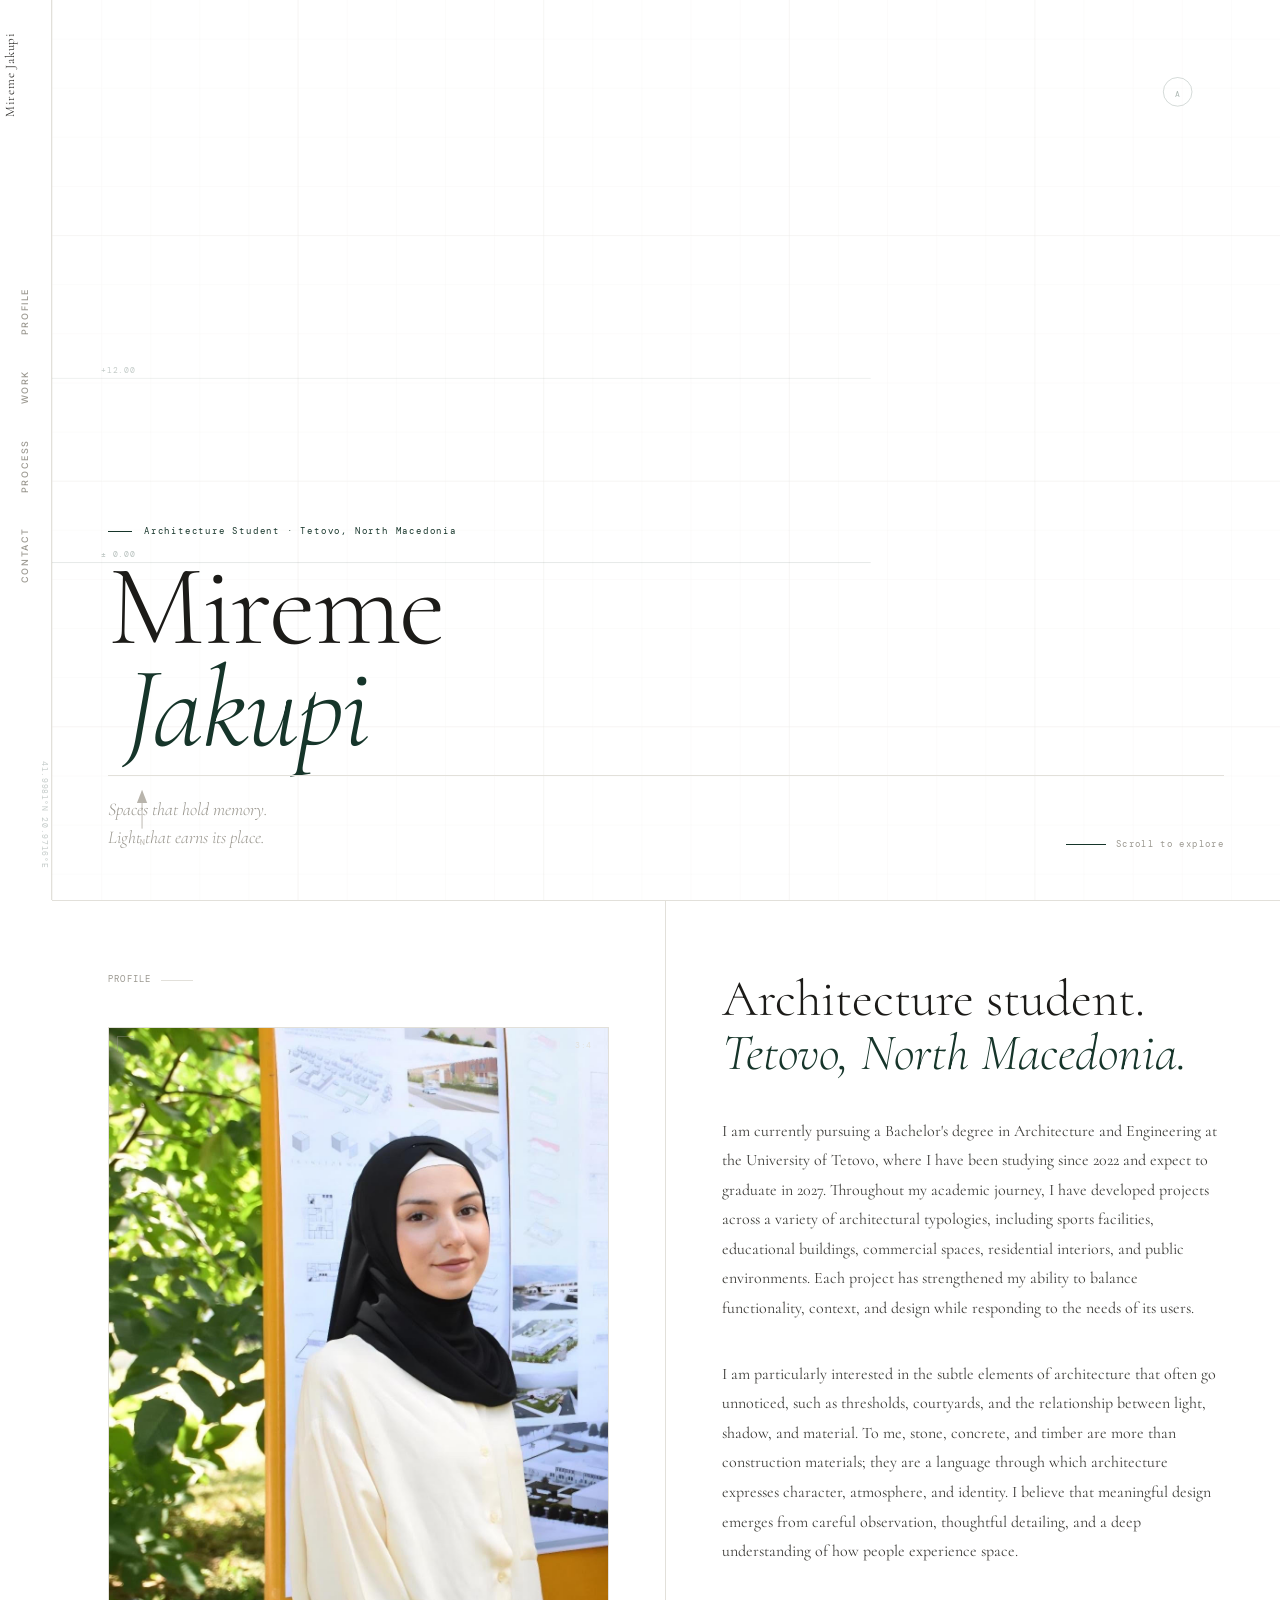
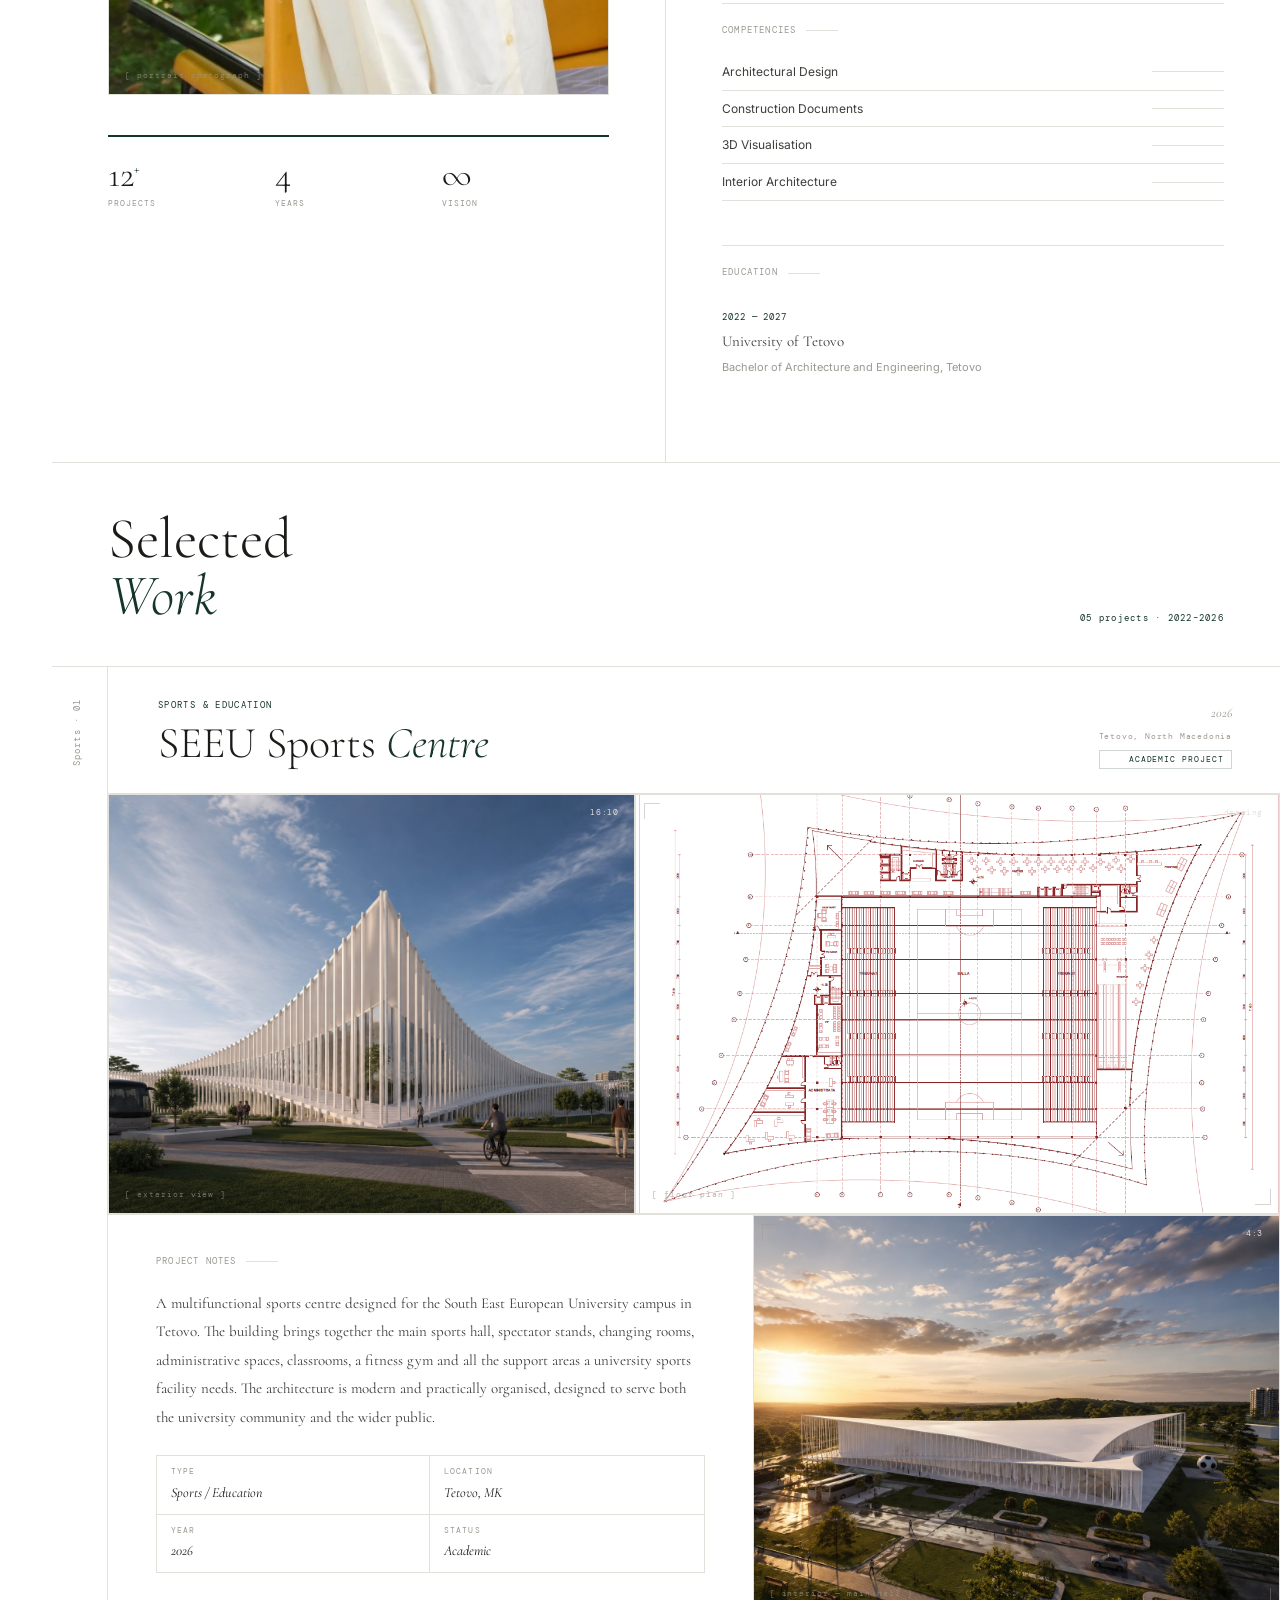
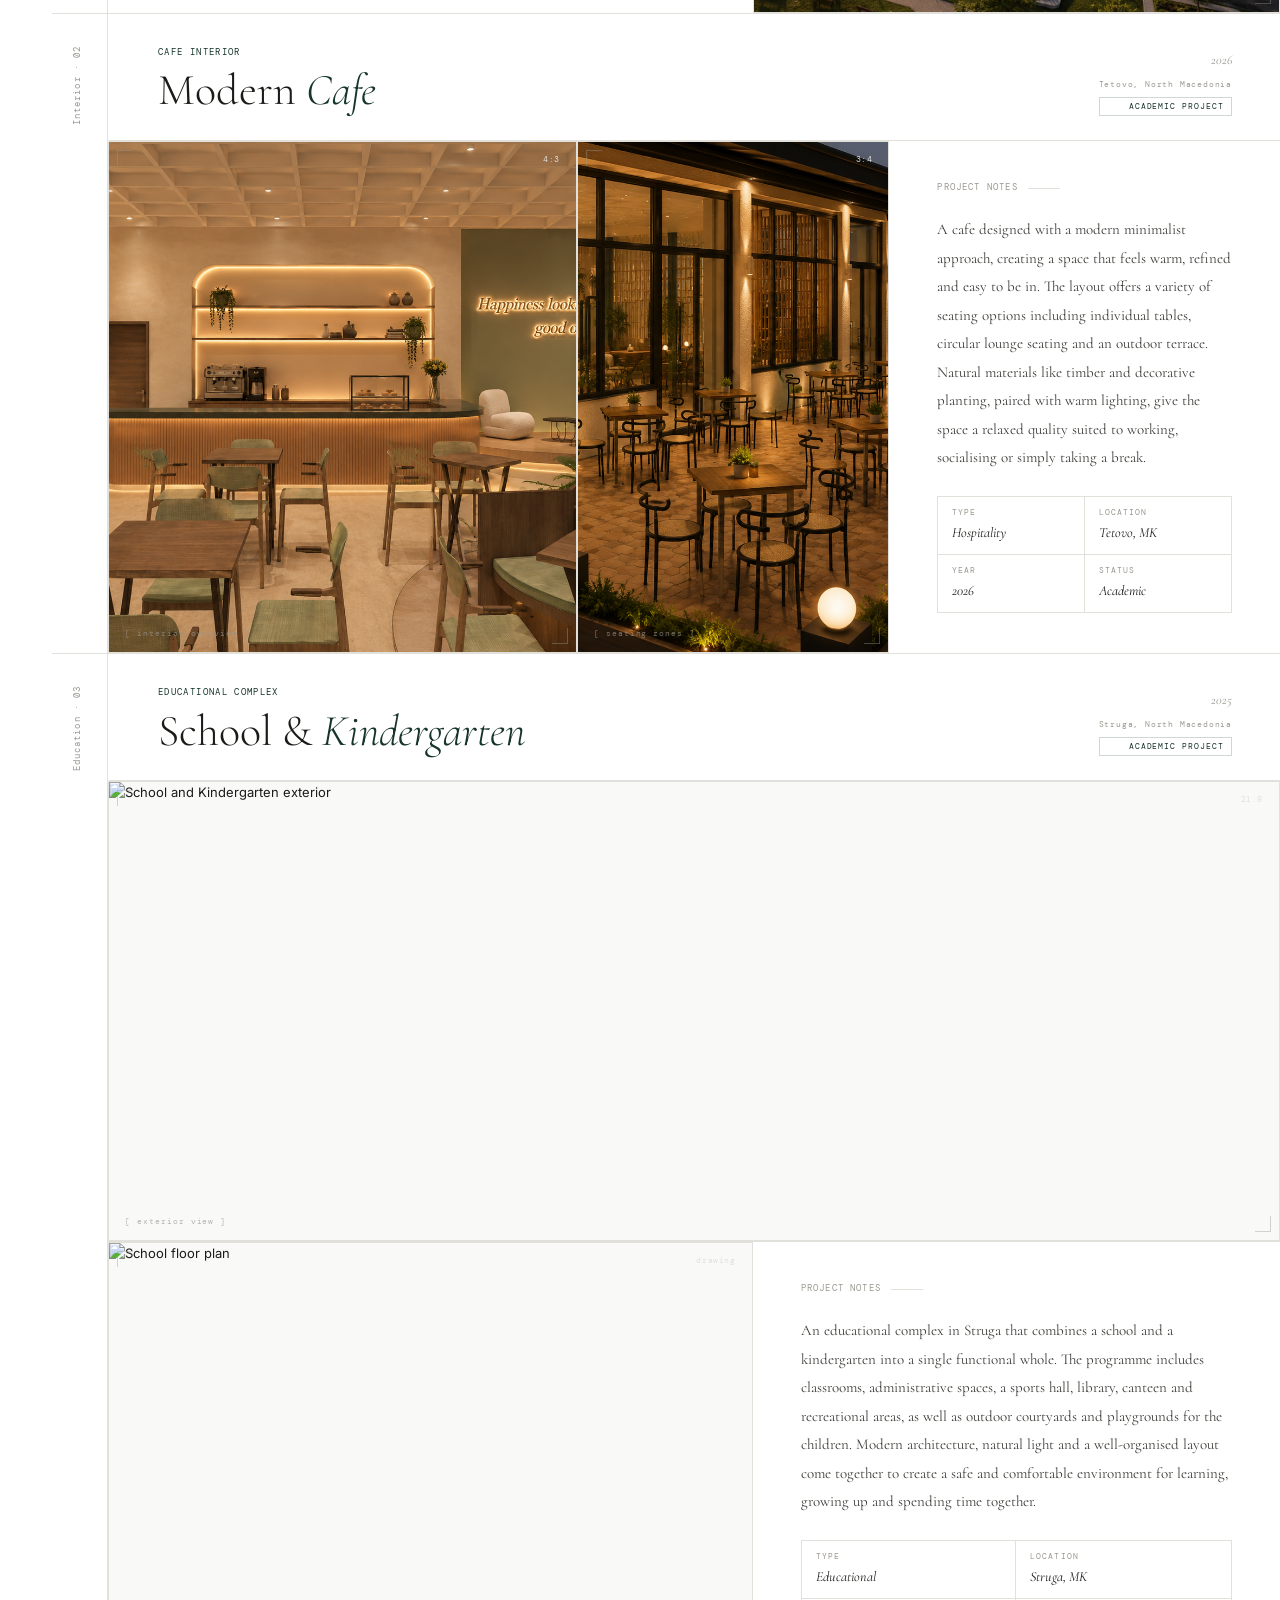
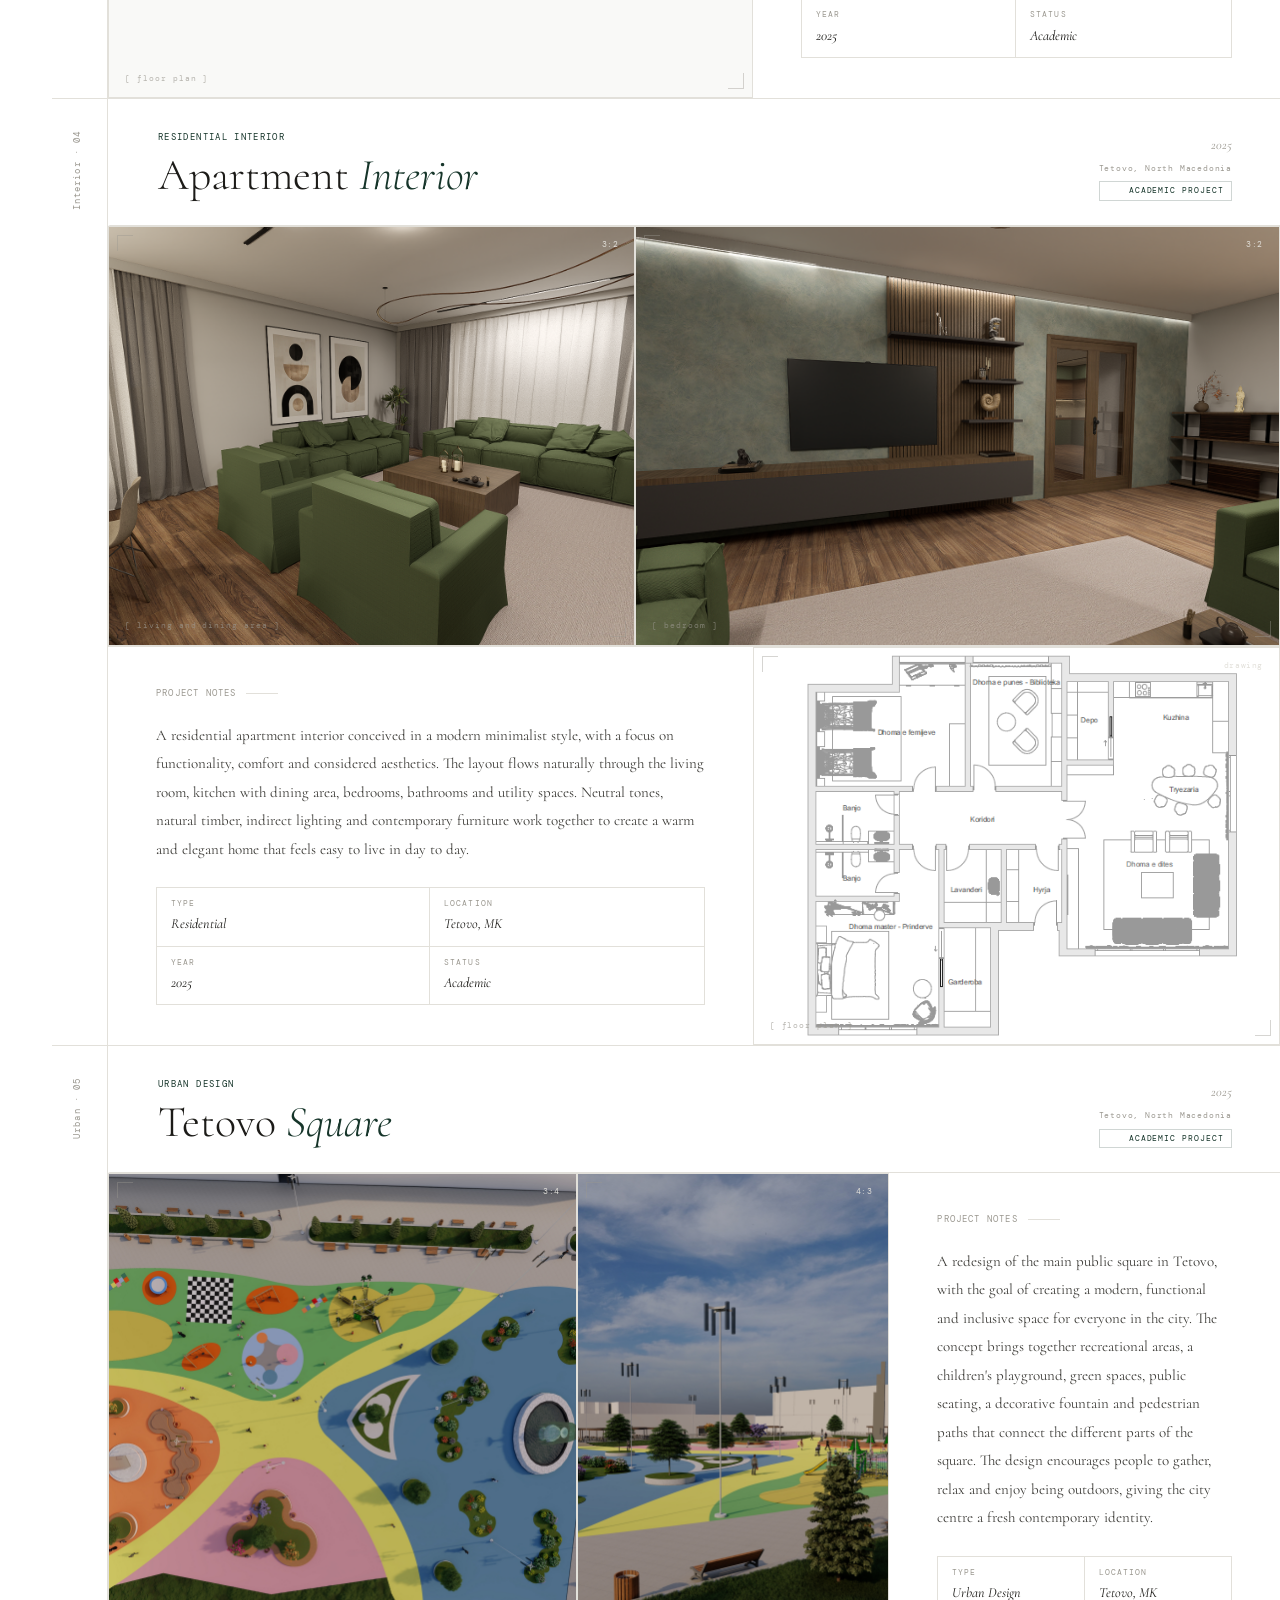
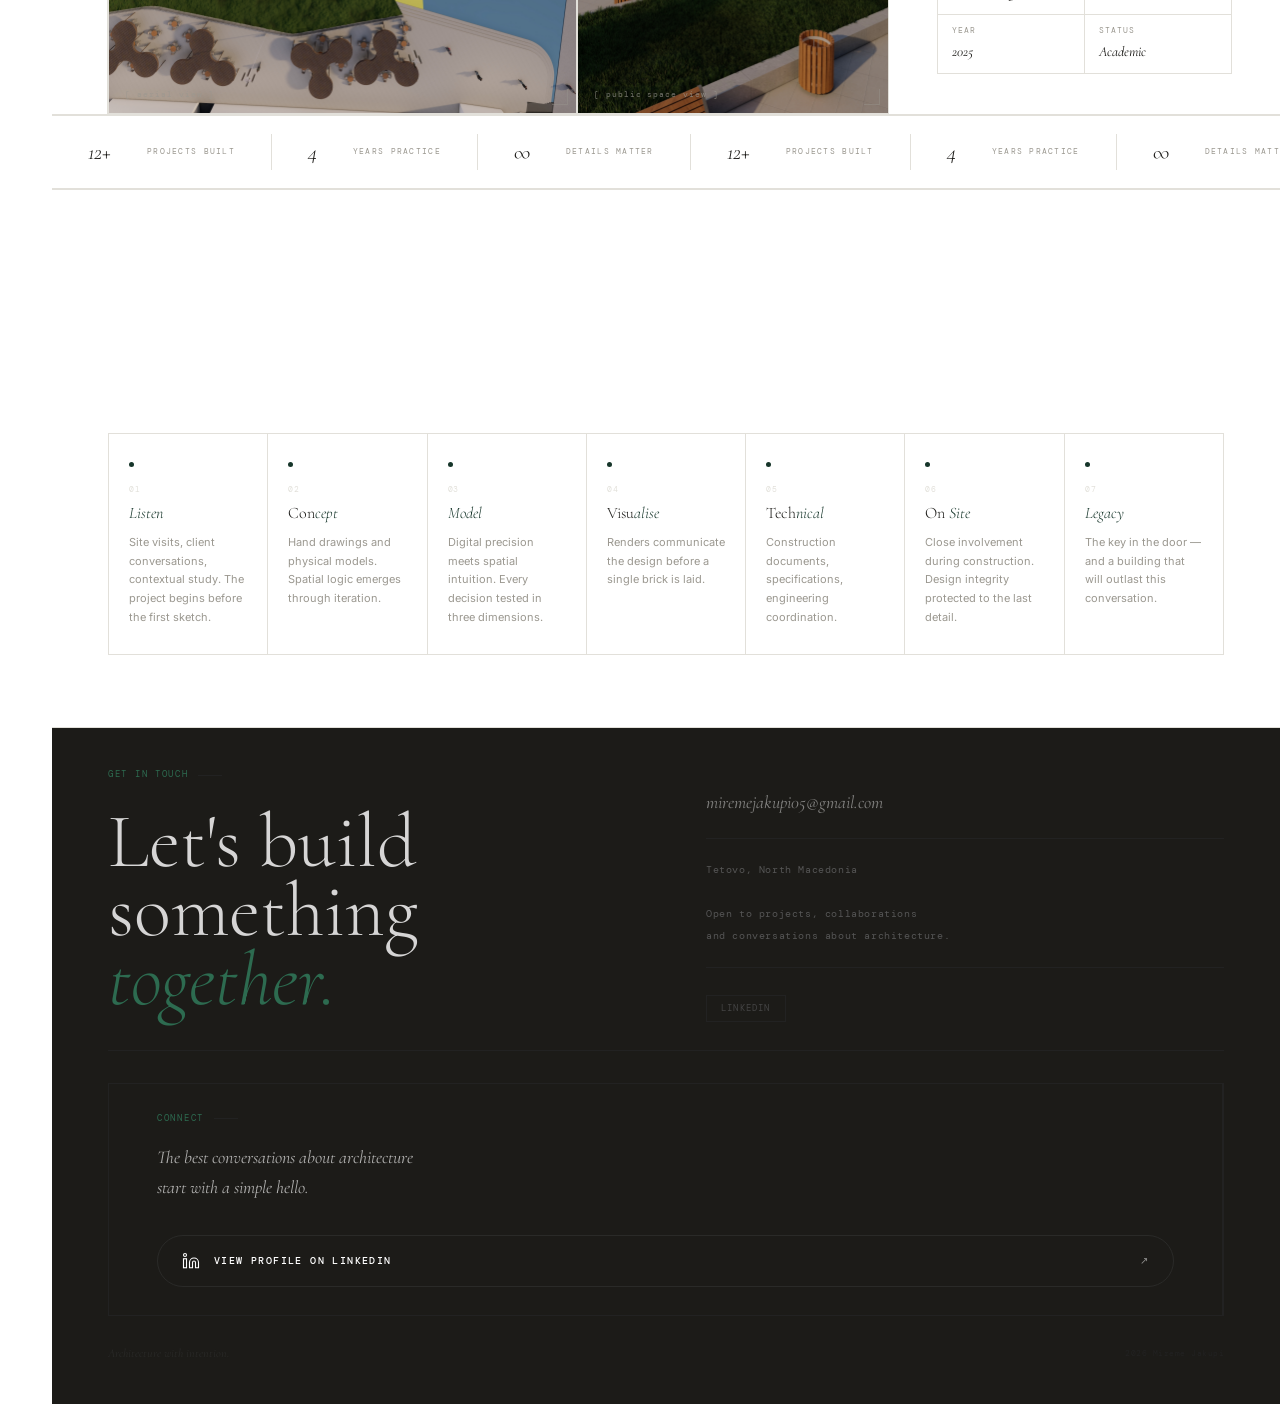
==== commit e45f4d2a: "update commit" ====
--- a/index.html
+++ b/index.html
@@ -486,12 +486,12 @@
 <div class="mq-wrap">
   <div class="mq-track">
     <div class="mq-item"><span class="mq-n">12+</span><span class="mq-l">Projects Built</span></div>
-    <div class="mq-item"><span class="mq-n">6</span><span class="mq-l">Years Practice</span></div>
-    <div class="mq-item"><span class="mq-n">4</span><span class="mq-l">Countries</span></div>
+    <div class="mq-item"><span class="mq-n">4</span><span class="mq-l">Years Practice</span></div>
+    <!-- <div class="mq-item"><span class="mq-n"></span><span class="mq-l">Countries</span></div> -->
     <div class="mq-item"><span class="mq-n">∞</span><span class="mq-l">Details Matter</span></div>
     <div class="mq-item"><span class="mq-n">12+</span><span class="mq-l">Projects Built</span></div>
-    <div class="mq-item"><span class="mq-n">6</span><span class="mq-l">Years Practice</span></div>
-    <div class="mq-item"><span class="mq-n">4</span><span class="mq-l">Countries</span></div>
+    <div class="mq-item"><span class="mq-n">4</span><span class="mq-l">Years Practice</span></div>
+    <!-- <div class="mq-item"><span class="mq-n">4</span><span class="mq-l">Countries</span></div> -->
     <div class="mq-item"><span class="mq-n">∞</span><span class="mq-l">Details Matter</span></div>
   </div>
 </div>
